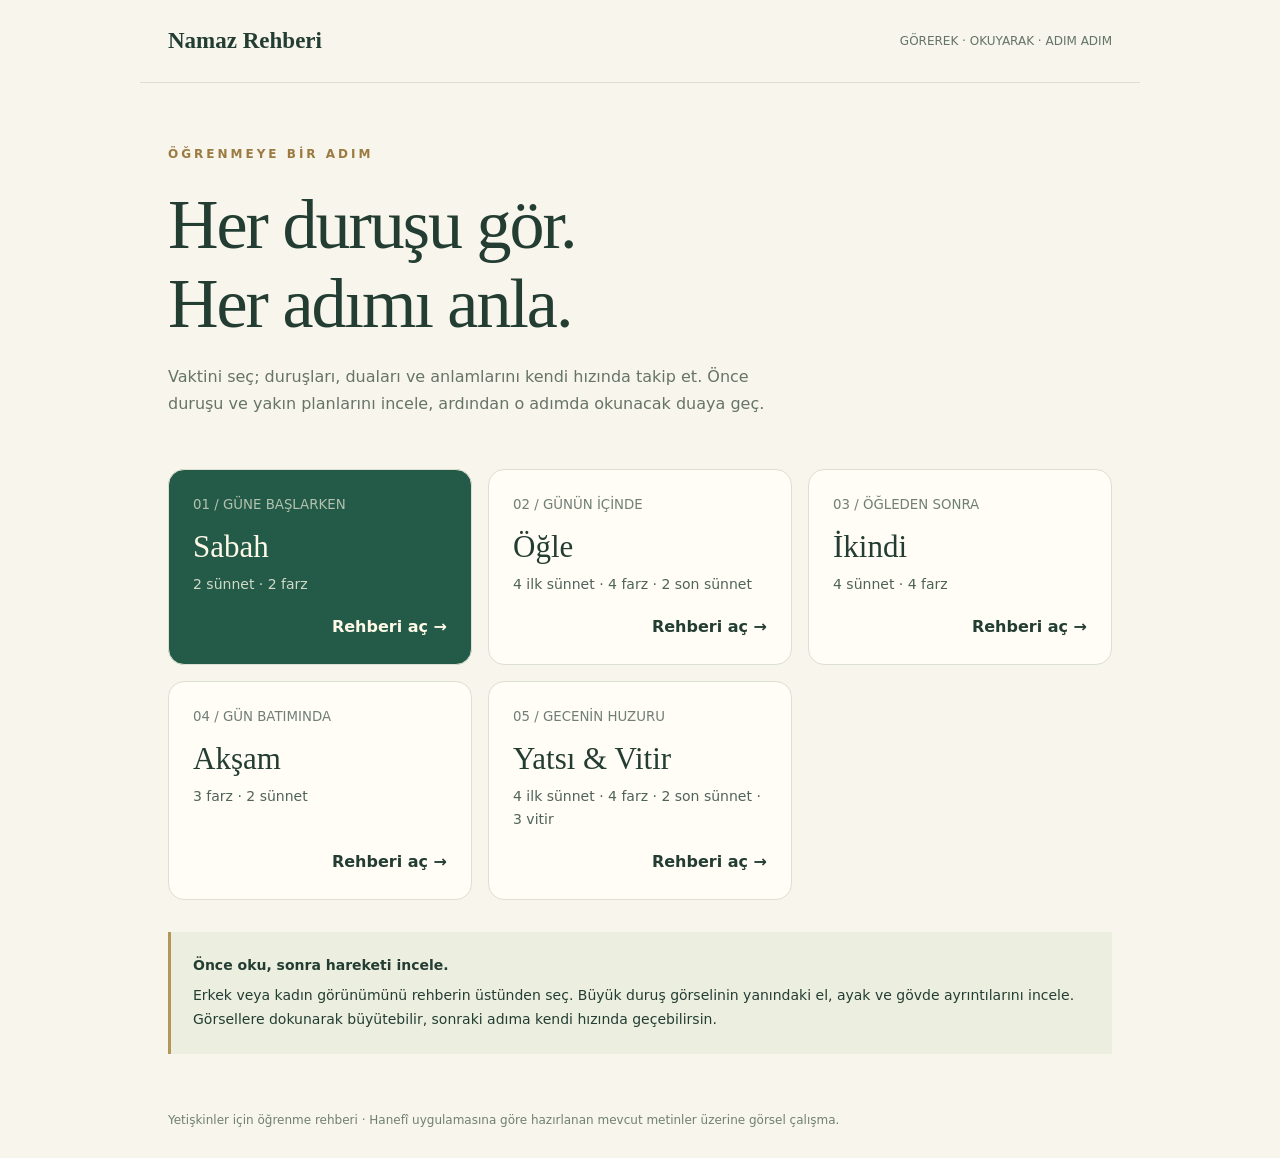
==== index.html @ 72b4eeb0 "Add files via upload" ====
<!doctype html><html lang="tr"><meta charset="utf-8"><meta name="viewport" content="width=device-width,initial-scale=1"><title>Namaz Rehberi · Görerek, adım adım</title><meta name="description" content="Yetişkinler için beş vakit namaz rehberi. Dua metinleri, anlamları ve hareket gösterimleri."><style>
*{box-sizing:border-box}body{margin:0;background:#f7f5ec;color:#243d33;font:16px/1.7 system-ui}header,main,footer{max-width:1000px;margin:auto;padding:28px}header{display:flex;justify-content:space-between;align-items:center;border-bottom:1px solid #dedfce}header b{font:600 23px Georgia}header span{font-size:12px;color:#647467}h1{font:normal clamp(40px,6vw,70px)/1.12 Georgia;letter-spacing:-2px;margin:20px 0}p{color:#667466;max-width:600px}.intro{padding:28px 0 36px}.eyebrow{letter-spacing:3px;color:#9b7b42;font-size:12px;font-weight:700}.cards{display:grid;grid-template-columns:repeat(3,1fr);gap:16px}.card{display:flex;flex-direction:column;min-height:190px;padding:24px;background:#fffdf6;border:1px solid #dce0d0;border-radius:16px;text-decoration:none;color:inherit;transition:transform .2s,box-shadow .2s}.card:hover{transform:translateY(-4px);box-shadow:0 10px 30px #284b3710}.card:first-child{background:#245b48;color:#fff9e8}.card small{opacity:.65}.card h2{font:normal 31px Georgia;margin:12px 0 8px}.card span{font-size:14px;opacity:.8}.card strong{align-self:flex-end;margin-top:auto;padding-top:16px}.note{margin-top:32px;padding:22px;border-left:3px solid #b39759;background:#ecefdf;font-size:14px}.note b{display:block;margin-bottom:6px}footer{font-size:12px;color:#70806f}@media(max-width:650px){.cards{grid-template-columns:1fr 1fr}header,main,footer{padding:20px}.card{padding:20px;min-height:170px}.card h2{font-size:27px}header span{display:none}}@media(max-width:360px){.cards{grid-template-columns:1fr}}
</style><header><b>Namaz Rehberi</b><span>GÖREREK · OKUYARAK · ADIM ADIM</span></header><main><section class="intro"><span class="eyebrow">ÖĞRENMEYE BİR ADIM</span><h1>Her duruşu gör.<br>Her adımı anla.</h1><p>Vaktini seç; duruşları, duaları ve anlamlarını kendi hızında takip et. Önce duruşu ve yakın planlarını incele, ardından o adımda okunacak duaya geç.</p></section><section class="cards" aria-label="Namaz vakitleri"><a class="card" href="sabah-namazi.html"><small>01 / GÜNE BAŞLARKEN</small><h2>Sabah</h2><span>2 sünnet · 2 farz</span><strong>Rehberi aç →</strong></a><a class="card" href="ogle-namazi.html"><small>02 / GÜNÜN İÇİNDE</small><h2>Öğle</h2><span>4 ilk sünnet · 4 farz · 2 son sünnet</span><strong>Rehberi aç →</strong></a><a class="card" href="ikindi-namazi.html"><small>03 / ÖĞLEDEN SONRA</small><h2>İkindi</h2><span>4 sünnet · 4 farz</span><strong>Rehberi aç →</strong></a><a class="card" href="aksam-namazi.html"><small>04 / GÜN BATIMINDA</small><h2>Akşam</h2><span>3 farz · 2 sünnet</span><strong>Rehberi aç →</strong></a><a class="card" href="yatsi-namazi.html"><small>05 / GECENİN HUZURU</small><h2>Yatsı & Vitir</h2><span>4 ilk sünnet · 4 farz · 2 son sünnet · 3 vitir</span><strong>Rehberi aç →</strong></a></section><aside class="note"><b>Önce oku, sonra hareketi incele.</b>Erkek veya kadın görünümünü rehberin üstünden seç. Büyük duruş görselinin yanındaki el, ayak ve gövde ayrıntılarını incele. Görsellere dokunarak büyütebilir, sonraki adıma kendi hızında geçebilirsin.</aside></main><footer>Yetişkinler için öğrenme rehberi · Hanefî uygulamasına göre hazırlanan mevcut metinler üzerine görsel çalışma.</footer></html>
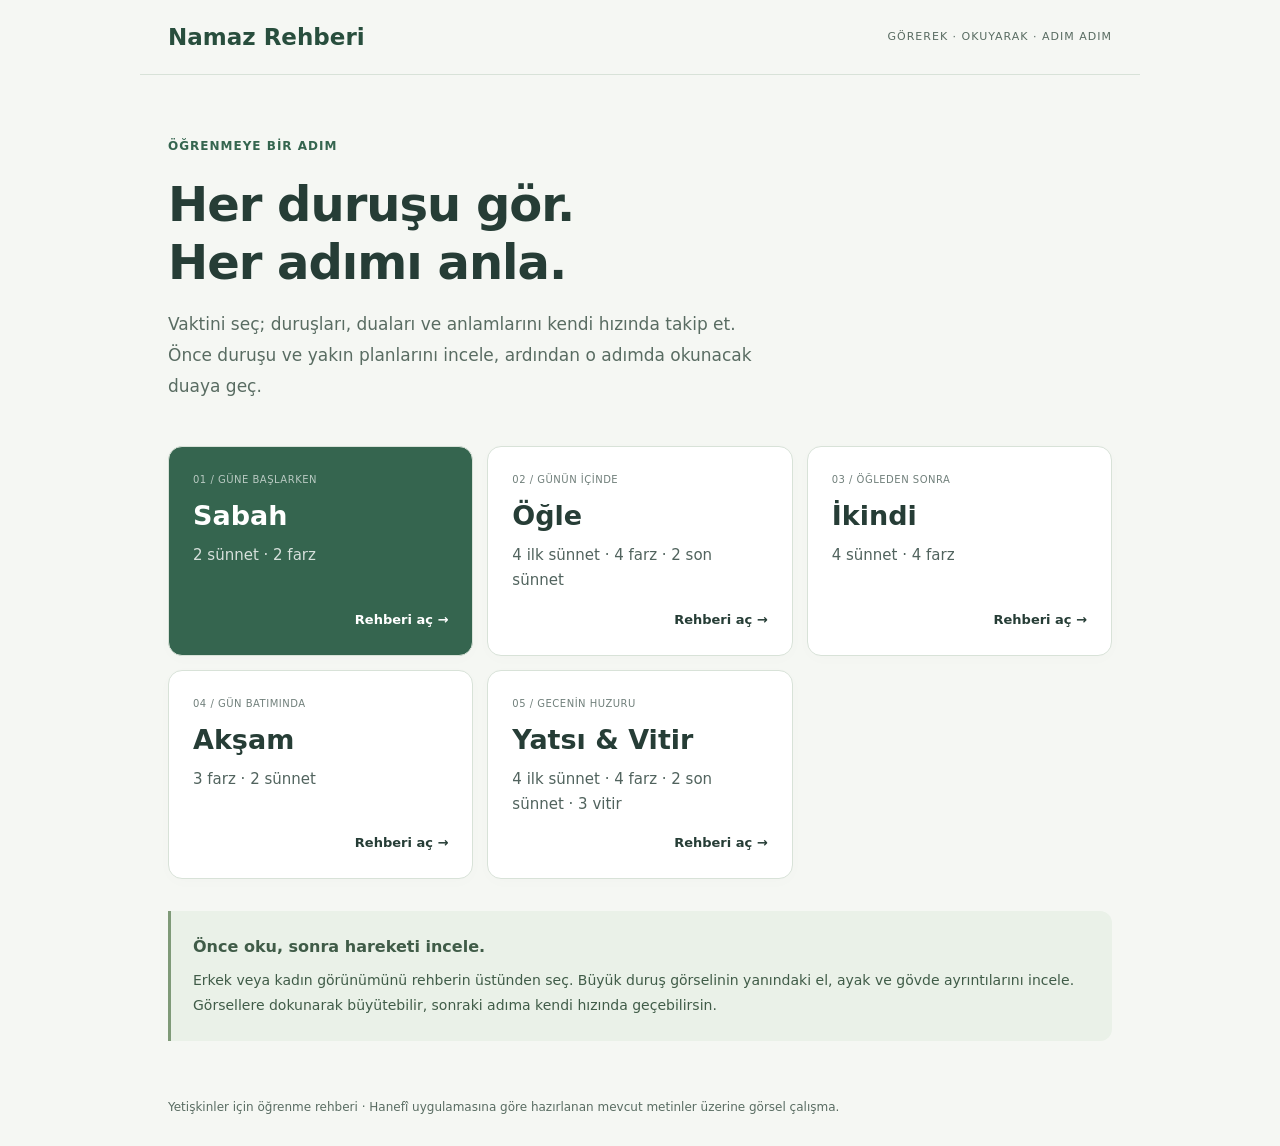
==== commit 51aae20d: "Add files via upload" ====
--- a/index.html
+++ b/index.html
@@ -1,3 +1,3 @@
 <!doctype html><html lang="tr"><meta charset="utf-8"><meta name="viewport" content="width=device-width,initial-scale=1"><title>Namaz Rehberi · Görerek, adım adım</title><meta name="description" content="Yetişkinler için beş vakit namaz rehberi. Dua metinleri, anlamları ve hareket gösterimleri."><style>
 *{box-sizing:border-box}body{margin:0;background:#f7f5ec;color:#243d33;font:16px/1.7 system-ui}header,main,footer{max-width:1000px;margin:auto;padding:28px}header{display:flex;justify-content:space-between;align-items:center;border-bottom:1px solid #dedfce}header b{font:600 23px Georgia}header span{font-size:12px;color:#647467}h1{font:normal clamp(40px,6vw,70px)/1.12 Georgia;letter-spacing:-2px;margin:20px 0}p{color:#667466;max-width:600px}.intro{padding:28px 0 36px}.eyebrow{letter-spacing:3px;color:#9b7b42;font-size:12px;font-weight:700}.cards{display:grid;grid-template-columns:repeat(3,1fr);gap:16px}.card{display:flex;flex-direction:column;min-height:190px;padding:24px;background:#fffdf6;border:1px solid #dce0d0;border-radius:16px;text-decoration:none;color:inherit;transition:transform .2s,box-shadow .2s}.card:hover{transform:translateY(-4px);box-shadow:0 10px 30px #284b3710}.card:first-child{background:#245b48;color:#fff9e8}.card small{opacity:.65}.card h2{font:normal 31px Georgia;margin:12px 0 8px}.card span{font-size:14px;opacity:.8}.card strong{align-self:flex-end;margin-top:auto;padding-top:16px}.note{margin-top:32px;padding:22px;border-left:3px solid #b39759;background:#ecefdf;font-size:14px}.note b{display:block;margin-bottom:6px}footer{font-size:12px;color:#70806f}@media(max-width:650px){.cards{grid-template-columns:1fr 1fr}header,main,footer{padding:20px}.card{padding:20px;min-height:170px}.card h2{font-size:27px}header span{display:none}}@media(max-width:360px){.cards{grid-template-columns:1fr}}
-</style><header><b>Namaz Rehberi</b><span>GÖREREK · OKUYARAK · ADIM ADIM</span></header><main><section class="intro"><span class="eyebrow">ÖĞRENMEYE BİR ADIM</span><h1>Her duruşu gör.<br>Her adımı anla.</h1><p>Vaktini seç; duruşları, duaları ve anlamlarını kendi hızında takip et. Önce duruşu ve yakın planlarını incele, ardından o adımda okunacak duaya geç.</p></section><section class="cards" aria-label="Namaz vakitleri"><a class="card" href="sabah-namazi.html"><small>01 / GÜNE BAŞLARKEN</small><h2>Sabah</h2><span>2 sünnet · 2 farz</span><strong>Rehberi aç →</strong></a><a class="card" href="ogle-namazi.html"><small>02 / GÜNÜN İÇİNDE</small><h2>Öğle</h2><span>4 ilk sünnet · 4 farz · 2 son sünnet</span><strong>Rehberi aç →</strong></a><a class="card" href="ikindi-namazi.html"><small>03 / ÖĞLEDEN SONRA</small><h2>İkindi</h2><span>4 sünnet · 4 farz</span><strong>Rehberi aç →</strong></a><a class="card" href="aksam-namazi.html"><small>04 / GÜN BATIMINDA</small><h2>Akşam</h2><span>3 farz · 2 sünnet</span><strong>Rehberi aç →</strong></a><a class="card" href="yatsi-namazi.html"><small>05 / GECENİN HUZURU</small><h2>Yatsı & Vitir</h2><span>4 ilk sünnet · 4 farz · 2 son sünnet · 3 vitir</span><strong>Rehberi aç →</strong></a></section><aside class="note"><b>Önce oku, sonra hareketi incele.</b>Erkek veya kadın görünümünü rehberin üstünden seç. Büyük duruş görselinin yanındaki el, ayak ve gövde ayrıntılarını incele. Görsellere dokunarak büyütebilir, sonraki adıma kendi hızında geçebilirsin.</aside></main><footer>Yetişkinler için öğrenme rehberi · Hanefî uygulamasına göre hazırlanan mevcut metinler üzerine görsel çalışma.</footer></html>
+</style><link rel="stylesheet" href="assets/tema.css"><body class="home"><header><b>Namaz Rehberi</b><span>GÖREREK · OKUYARAK · ADIM ADIM</span></header><main><section class="intro"><span class="eyebrow">ÖĞRENMEYE BİR ADIM</span><h1>Her duruşu gör.<br>Her adımı anla.</h1><p>Vaktini seç; duruşları, duaları ve anlamlarını kendi hızında takip et. Önce duruşu ve yakın planlarını incele, ardından o adımda okunacak duaya geç.</p></section><section class="cards" aria-label="Namaz vakitleri"><a class="card" href="sabah-namazi.html"><small>01 / GÜNE BAŞLARKEN</small><h2>Sabah</h2><span>2 sünnet · 2 farz</span><strong>Rehberi aç →</strong></a><a class="card" href="ogle-namazi.html"><small>02 / GÜNÜN İÇİNDE</small><h2>Öğle</h2><span>4 ilk sünnet · 4 farz · 2 son sünnet</span><strong>Rehberi aç →</strong></a><a class="card" href="ikindi-namazi.html"><small>03 / ÖĞLEDEN SONRA</small><h2>İkindi</h2><span>4 sünnet · 4 farz</span><strong>Rehberi aç →</strong></a><a class="card" href="aksam-namazi.html"><small>04 / GÜN BATIMINDA</small><h2>Akşam</h2><span>3 farz · 2 sünnet</span><strong>Rehberi aç →</strong></a><a class="card" href="yatsi-namazi.html"><small>05 / GECENİN HUZURU</small><h2>Yatsı & Vitir</h2><span>4 ilk sünnet · 4 farz · 2 son sünnet · 3 vitir</span><strong>Rehberi aç →</strong></a></section><aside class="note"><b>Önce oku, sonra hareketi incele.</b>Erkek veya kadın görünümünü rehberin üstünden seç. Büyük duruş görselinin yanındaki el, ayak ve gövde ayrıntılarını incele. Görsellere dokunarak büyütebilir, sonraki adıma kendi hızında geçebilirsin.</aside></main><footer>Yetişkinler için öğrenme rehberi · Hanefî uygulamasına göre hazırlanan mevcut metinler üzerine görsel çalışma.</footer></body></html>
--- a/assets/tema.css
+++ b/assets/tema.css
@@ -0,0 +1,11 @@
+/* Okuma öncelikli, sade açık tema */
+:root,:root[data-theme="light"],:root[data-theme="dark"]{
+ --ink:#263d36;--page:#f5f7f3;--panel:#eaf0e8;--panel-line:#d8e2d8;
+ --emerald:#35654f;--emerald-deep:#284e3d;--gold:#536b5a;--muted:#596c62;
+ --recite-bg:#ffffff;--recite-line:#d7e3d9;--focus:#35654f;
+ color-scheme:light;
+}
+html{background:var(--page);scroll-padding-top:85px}body{background:var(--page);color:var(--ink);font:16px/1.7 system-ui,-apple-system,'Segoe UI',sans-serif;-webkit-font-smoothing:antialiased}.topbar{background:#ffffffed;border-bottom:1px solid var(--panel-line);backdrop-filter:blur(12px)}.topbar-title{font-size:16px}.gender-toggle{background:#edf2eb;border-color:var(--panel-line)}.gender-toggle button{min-height:40px;padding:7px 18px;font-size:14px}.gender-toggle button[aria-pressed=true]{background:var(--emerald);color:white}.vakit-nav{gap:8px;padding-top:22px}.vakit-nav a{background:#fff;border-color:var(--panel-line);font-size:14px;min-height:42px;display:flex;align-items:center;padding:8px 18px}.vakit-nav a.active{background:var(--emerald);color:white}.hero .eyebrow{color:var(--muted);font-size:11px;letter-spacing:1px}.hero h1{font:650 clamp(28px,4vw,38px)/1.25 system-ui;margin:12px 0}.hero .lede{color:var(--muted);font-size:16px!important;line-height:1.8}.source-details{margin:12px 0;font-size:13px}.source-details summary{padding:7px 0}.source-note{background:#edf2eb;border-color:var(--panel-line);line-height:1.75}.guide-tools{background:#fff;border-color:var(--panel-line);border-radius:14px;padding:16px;box-shadow:0 3px 14px #244c3504}.guide-tools label{color:var(--muted);font-size:14px;flex:1}.guide-tools select{background:#f4f7f2;border-color:var(--panel-line);font-size:14px;padding:12px;max-width:690px;min-width:0;flex:1}.guide-toggle{background:#edf3eb;color:var(--emerald-deep);border-color:#d5e1d5;padding:12px 16px}.guide-context{border-left:3px solid #75957c;background:#eaf1e8;border-radius:0 12px 12px 0;line-height:1.8}.guide-context strong{font-size:17px;color:var(--emerald-deep)}.guide-context .niyet-box{background:transparent;border:0;padding:0;font-size:15px}.guide-context .rekat-caption{color:var(--emerald-deep);font-size:13px;margin-top:10px}.step .step-body h3{font:650 clamp(22px,3vw,28px)/1.4 system-ui;margin:24px 0 16px;color:var(--ink)}.pose-block{border-color:var(--panel-line);background:white;border-radius:18px;box-shadow:0 4px 20px #294b3804}.pose-label,.read-label{font-size:12px;letter-spacing:.6px;font-weight:700;color:var(--emerald-deep)}.pose-label{padding-top:18px}.pose-tabs button{font-size:13px;min-height:42px;background:#f5f7f2;color:var(--muted);border-color:var(--panel-line)}.pose-tabs button[aria-pressed=true]{color:white;background:var(--emerald)}.pose-main figcaption{font-size:16px;color:var(--ink);padding-top:12px}.art-button{border-color:#e3e7de!important}.detail-card{background:#f7f9f5;border-color:#e0e8dd;border-radius:12px;gap:16px}.detail-card h4{font-size:16px;color:var(--emerald-deep);margin-bottom:7px}.detail-card p{font-size:15px;line-height:1.8;color:var(--ink)}.pose-tip{background:#edf3e9;border-color:#94ab84;color:#455e4a;font-size:13px;line-height:1.8}.step-body p.posture{font-size:17px;line-height:1.9;margin:18px 0;color:#40574b}.step-body p.posture.note{color:var(--muted)}.read-label{margin-top:30px;margin-bottom:14px}.recite{display:flex;flex-direction:column;gap:0;padding:24px 28px;border:1px solid var(--recite-line);border-radius:16px;background:#fff;box-shadow:0 3px 16px #254c3404;margin:0 0 20px}.recite .recite-title{order:0;letter-spacing:.5px;font-size:13px;color:var(--emerald-deep);margin:0 0 16px}.recite .okunus{order:1;font:600 23px/1.85 system-ui!important;color:#244c3a;margin:0 0 22px;overflow-wrap:anywhere}.recite .okunus::before{content:'Okunuşu';display:block;color:#617467;font:600 12px/1.5 system-ui;margin-bottom:8px;letter-spacing:.5px}.recite .meal{order:2;font:400 20px/1.85 system-ui!important;color:#41584c;padding:18px 20px;background:#f0f5ed;border-radius:10px;margin:0 0 18px}.recite .meal .meal-label{font-size:12px;font-weight:650;color:#52694f;display:block;margin-bottom:7px;line-height:1.7}.recite .arabic{order:3;font-family:'Amiri','Traditional Arabic',serif;font-size:14px!important;line-height:1.9!important;font-weight:400;color:#667369;margin:0;padding:12px 0 0;border-top:1px solid #e8ece5;text-align:right;overflow-wrap:anywhere}.tesbih-count{background:#dcead7;color:#315438;font-size:13px;font-style:normal;padding:4px 10px;vertical-align:middle;border-radius:6px}.guide-nav{padding:16px 0;background:var(--page);border-top:1px solid var(--panel-line);margin-top:28px}.guide-nav button{background:var(--emerald);color:white;border-color:var(--emerald);min-height:46px}.guide-nav button:disabled{opacity:.42}.guide-counter{color:var(--muted);font-size:13px}.art-dialog{background:#fff;border-color:var(--panel-line);color:var(--ink)}.art-dialog-head button{color:var(--emerald-deep);background:#f0f5ed;border-color:var(--panel-line)}footer{border-color:var(--panel-line);color:var(--muted);font-size:12px;line-height:1.8}.g-erkek,.g-kadin{background:transparent!important;padding:0}.niyet-label{letter-spacing:.5px;color:var(--emerald-deep)}a{color:var(--emerald-deep)}button:focus-visible,select:focus-visible,a:focus-visible{outline:3px solid #739c72;outline-offset:3px}
+/* Aynı sakin görünüm ana sayfada da kullanılır. */
+body.home header{border-color:var(--panel-line);padding-top:24px;padding-bottom:24px}body.home header b{font:650 23px system-ui;color:var(--emerald-deep)}body.home header span{letter-spacing:1px;font-size:11px;color:var(--muted)}body.home .intro{padding:28px 0}body.home .eyebrow{color:var(--emerald);letter-spacing:1px}body.home h1{font:650 clamp(32px,5vw,48px)/1.2 system-ui;letter-spacing:-1px;color:var(--ink);margin:18px 0}body.home p{font-size:17px;line-height:1.8;color:var(--muted)}body.home .cards{gap:14px}body.home .card{background:#fff;color:var(--ink);border-color:var(--panel-line);box-shadow:0 3px 16px #294d3504;border-radius:14px}body.home .card:first-child{background:#35654f;color:white}body.home .card h2{font:650 27px system-ui;margin:12px 0}body.home .card small{font-size:10px;letter-spacing:.5px}body.home .card span{font-size:15px;line-height:1.65}body.home .card strong{font-size:13px}body.home .note{background:#eaf1e8;border-color:#7f9a78;border-radius:0 12px 12px 0;line-height:1.8;color:#405c48}body.home .note b{font-size:16px}
+@media(max-width:720px){.recite{padding:20px 18px;border-radius:13px}.recite .okunus{font-size:21px!important;line-height:1.85!important;margin-bottom:18px}.recite .meal{font-size:18px!important;line-height:1.85!important;padding:15px}.recite .arabic{font-size:13px!important;line-height:1.9!important}.detail-card{grid-template-columns:102px minmax(0,1fr);gap:12px}.detail-card h4{font-size:15px}.detail-card p{font-size:14px}.guide-tools{gap:10px;padding:12px}.guide-tools label{flex-wrap:wrap;width:100%}.guide-tools select{flex-basis:100%;max-width:100%}.guide-toggle{width:100%;font-size:13px}.step .step-body h3{font-size:22px}.guide-nav button{padding:11px 13px;font-size:13px}.guide-counter{font-size:11px}.gender-toggle button{padding:6px 14px}.vakit-nav a{font-size:13px;padding:7px 15px}.step-body p.posture{font-size:16px}body.home .card{padding:20px}body.home .card h2{font-size:25px}}
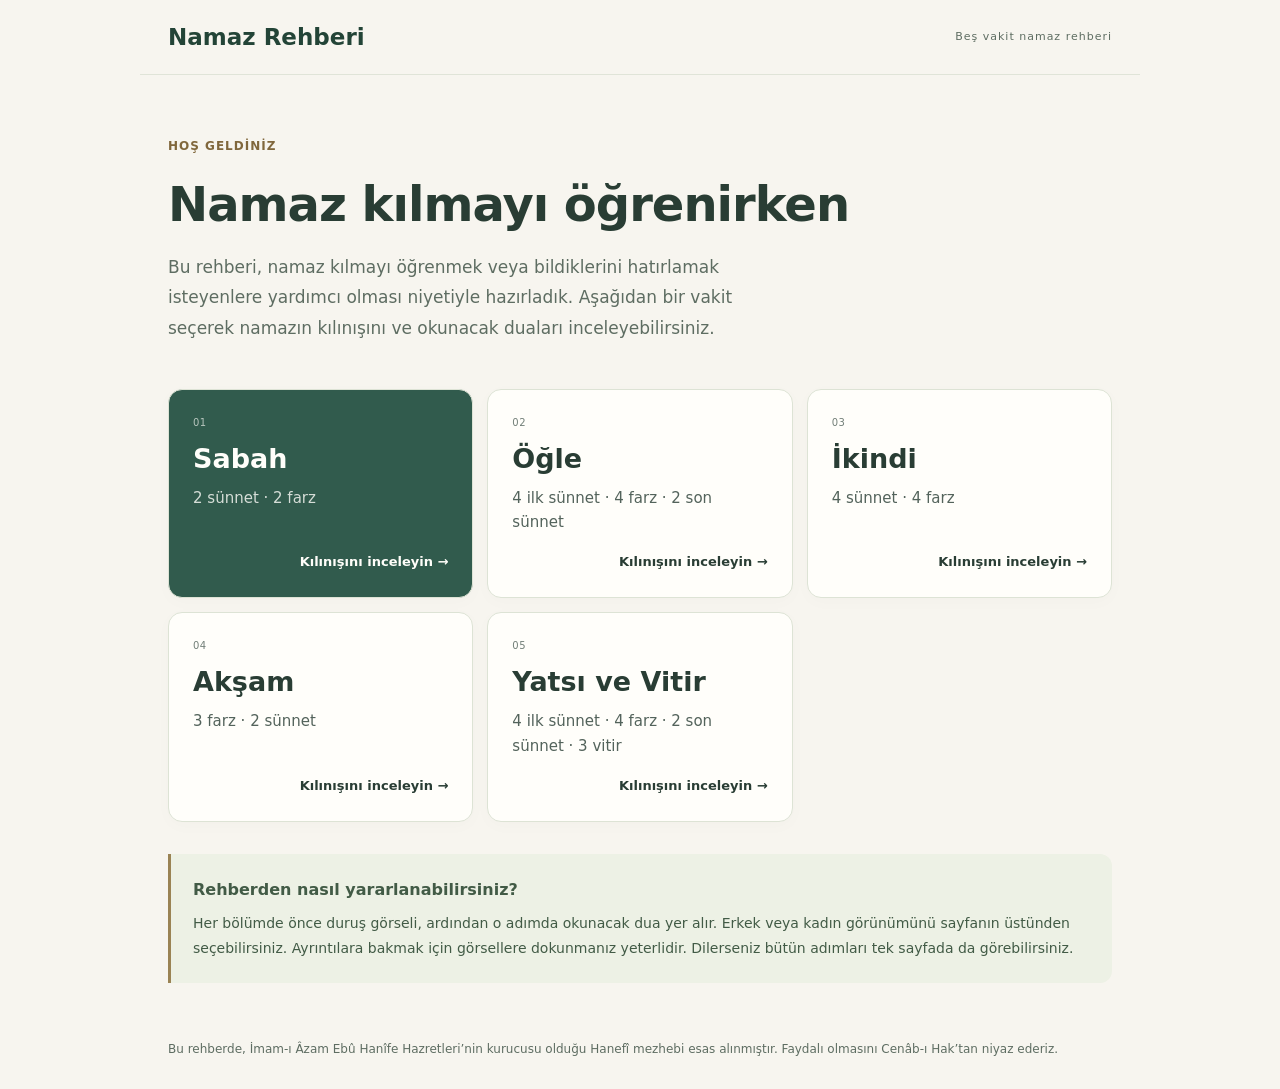
==== commit c586b32b: "Add files via upload" ====
--- a/index.html
+++ b/index.html
@@ -1,3 +1,3 @@
-<!doctype html><html lang="tr"><meta charset="utf-8"><meta name="viewport" content="width=device-width,initial-scale=1"><title>Namaz Rehberi · Görerek, adım adım</title><meta name="description" content="Yetişkinler için beş vakit namaz rehberi. Dua metinleri, anlamları ve hareket gösterimleri."><style>
+<!doctype html><html lang="tr"><meta charset="utf-8"><meta name="viewport" content="width=device-width,initial-scale=1"><title>Namaz Rehberi · Beş Vakit Namaz</title><meta name="description" content="Namaz kılmayı öğrenmek isteyenler için duruş görselleri, dualar, okunuşları ve anlamlarıyla beş vakit namaz rehberi."><style>
 *{box-sizing:border-box}body{margin:0;background:#f7f5ec;color:#243d33;font:16px/1.7 system-ui}header,main,footer{max-width:1000px;margin:auto;padding:28px}header{display:flex;justify-content:space-between;align-items:center;border-bottom:1px solid #dedfce}header b{font:600 23px Georgia}header span{font-size:12px;color:#647467}h1{font:normal clamp(40px,6vw,70px)/1.12 Georgia;letter-spacing:-2px;margin:20px 0}p{color:#667466;max-width:600px}.intro{padding:28px 0 36px}.eyebrow{letter-spacing:3px;color:#9b7b42;font-size:12px;font-weight:700}.cards{display:grid;grid-template-columns:repeat(3,1fr);gap:16px}.card{display:flex;flex-direction:column;min-height:190px;padding:24px;background:#fffdf6;border:1px solid #dce0d0;border-radius:16px;text-decoration:none;color:inherit;transition:transform .2s,box-shadow .2s}.card:hover{transform:translateY(-4px);box-shadow:0 10px 30px #284b3710}.card:first-child{background:#245b48;color:#fff9e8}.card small{opacity:.65}.card h2{font:normal 31px Georgia;margin:12px 0 8px}.card span{font-size:14px;opacity:.8}.card strong{align-self:flex-end;margin-top:auto;padding-top:16px}.note{margin-top:32px;padding:22px;border-left:3px solid #b39759;background:#ecefdf;font-size:14px}.note b{display:block;margin-bottom:6px}footer{font-size:12px;color:#70806f}@media(max-width:650px){.cards{grid-template-columns:1fr 1fr}header,main,footer{padding:20px}.card{padding:20px;min-height:170px}.card h2{font-size:27px}header span{display:none}}@media(max-width:360px){.cards{grid-template-columns:1fr}}
-</style><link rel="stylesheet" href="assets/tema.css"><body class="home"><header><b>Namaz Rehberi</b><span>GÖREREK · OKUYARAK · ADIM ADIM</span></header><main><section class="intro"><span class="eyebrow">ÖĞRENMEYE BİR ADIM</span><h1>Her duruşu gör.<br>Her adımı anla.</h1><p>Vaktini seç; duruşları, duaları ve anlamlarını kendi hızında takip et. Önce duruşu ve yakın planlarını incele, ardından o adımda okunacak duaya geç.</p></section><section class="cards" aria-label="Namaz vakitleri"><a class="card" href="sabah-namazi.html"><small>01 / GÜNE BAŞLARKEN</small><h2>Sabah</h2><span>2 sünnet · 2 farz</span><strong>Rehberi aç →</strong></a><a class="card" href="ogle-namazi.html"><small>02 / GÜNÜN İÇİNDE</small><h2>Öğle</h2><span>4 ilk sünnet · 4 farz · 2 son sünnet</span><strong>Rehberi aç →</strong></a><a class="card" href="ikindi-namazi.html"><small>03 / ÖĞLEDEN SONRA</small><h2>İkindi</h2><span>4 sünnet · 4 farz</span><strong>Rehberi aç →</strong></a><a class="card" href="aksam-namazi.html"><small>04 / GÜN BATIMINDA</small><h2>Akşam</h2><span>3 farz · 2 sünnet</span><strong>Rehberi aç →</strong></a><a class="card" href="yatsi-namazi.html"><small>05 / GECENİN HUZURU</small><h2>Yatsı & Vitir</h2><span>4 ilk sünnet · 4 farz · 2 son sünnet · 3 vitir</span><strong>Rehberi aç →</strong></a></section><aside class="note"><b>Önce oku, sonra hareketi incele.</b>Erkek veya kadın görünümünü rehberin üstünden seç. Büyük duruş görselinin yanındaki el, ayak ve gövde ayrıntılarını incele. Görsellere dokunarak büyütebilir, sonraki adıma kendi hızında geçebilirsin.</aside></main><footer>Yetişkinler için öğrenme rehberi · Hanefî uygulamasına göre hazırlanan mevcut metinler üzerine görsel çalışma.</footer></body></html>
+</style><link rel="stylesheet" href="assets/tema.css"><body class="home"><header><b>Namaz Rehberi</b><span>Beş vakit namaz rehberi</span></header><main><section class="intro"><span class="eyebrow">HOŞ GELDİNİZ</span><h1>Namaz kılmayı öğrenirken</h1><p>Bu rehberi, namaz kılmayı öğrenmek veya bildiklerini hatırlamak isteyenlere yardımcı olması niyetiyle hazırladık. Aşağıdan bir vakit seçerek namazın kılınışını ve okunacak duaları inceleyebilirsiniz.</p></section><section class="cards" aria-label="Namaz vakitleri"><a class="card" href="sabah-namazi.html"><small>01</small><h2>Sabah</h2><span>2 sünnet · 2 farz</span><strong>Kılınışını inceleyin →</strong></a><a class="card" href="ogle-namazi.html"><small>02</small><h2>Öğle</h2><span>4 ilk sünnet · 4 farz · 2 son sünnet</span><strong>Kılınışını inceleyin →</strong></a><a class="card" href="ikindi-namazi.html"><small>03</small><h2>İkindi</h2><span>4 sünnet · 4 farz</span><strong>Kılınışını inceleyin →</strong></a><a class="card" href="aksam-namazi.html"><small>04</small><h2>Akşam</h2><span>3 farz · 2 sünnet</span><strong>Kılınışını inceleyin →</strong></a><a class="card" href="yatsi-namazi.html"><small>05</small><h2>Yatsı ve Vitir</h2><span>4 ilk sünnet · 4 farz · 2 son sünnet · 3 vitir</span><strong>Kılınışını inceleyin →</strong></a></section><aside class="note"><b>Rehberden nasıl yararlanabilirsiniz?</b>Her bölümde önce duruş görseli, ardından o adımda okunacak dua yer alır. Erkek veya kadın görünümünü sayfanın üstünden seçebilirsiniz. Ayrıntılara bakmak için görsellere dokunmanız yeterlidir. Dilerseniz bütün adımları tek sayfada da görebilirsiniz.</aside></main><footer>Bu rehberde, İmam-ı Âzam Ebû Hanîfe Hazretleri’nin kurucusu olduğu Hanefî mezhebi esas alınmıştır. Faydalı olmasını Cenâb-ı Hak’tan niyaz ederiz.</footer></body></html>
--- a/assets/tema.css
+++ b/assets/tema.css
@@ -9,3 +9,12 @@
 /* Aynı sakin görünüm ana sayfada da kullanılır. */
 body.home header{border-color:var(--panel-line);padding-top:24px;padding-bottom:24px}body.home header b{font:650 23px system-ui;color:var(--emerald-deep)}body.home header span{letter-spacing:1px;font-size:11px;color:var(--muted)}body.home .intro{padding:28px 0}body.home .eyebrow{color:var(--emerald);letter-spacing:1px}body.home h1{font:650 clamp(32px,5vw,48px)/1.2 system-ui;letter-spacing:-1px;color:var(--ink);margin:18px 0}body.home p{font-size:17px;line-height:1.8;color:var(--muted)}body.home .cards{gap:14px}body.home .card{background:#fff;color:var(--ink);border-color:var(--panel-line);box-shadow:0 3px 16px #294d3504;border-radius:14px}body.home .card:first-child{background:#35654f;color:white}body.home .card h2{font:650 27px system-ui;margin:12px 0}body.home .card small{font-size:10px;letter-spacing:.5px}body.home .card span{font-size:15px;line-height:1.65}body.home .card strong{font-size:13px}body.home .note{background:#eaf1e8;border-color:#7f9a78;border-radius:0 12px 12px 0;line-height:1.8;color:#405c48}body.home .note b{font-size:16px}
 @media(max-width:720px){.recite{padding:20px 18px;border-radius:13px}.recite .okunus{font-size:21px!important;line-height:1.85!important;margin-bottom:18px}.recite .meal{font-size:18px!important;line-height:1.85!important;padding:15px}.recite .arabic{font-size:13px!important;line-height:1.9!important}.detail-card{grid-template-columns:102px minmax(0,1fr);gap:12px}.detail-card h4{font-size:15px}.detail-card p{font-size:14px}.guide-tools{gap:10px;padding:12px}.guide-tools label{flex-wrap:wrap;width:100%}.guide-tools select{flex-basis:100%;max-width:100%}.guide-toggle{width:100%;font-size:13px}.step .step-body h3{font-size:22px}.guide-nav button{padding:11px 13px;font-size:13px}.guide-counter{font-size:11px}.gender-toggle button{padding:6px 14px}.vakit-nav a{font-size:13px;padding:7px 15px}.step-body p.posture{font-size:16px}body.home .card{padding:20px}body.home .card h2{font-size:25px}}
+/* V5: görünüm geçişi ve sıcak, sade renk dengesi */
+[hidden]{display:none!important}
+body:not(.guide-mode):not(.home) .guide-nav{display:none}
+:root,:root[data-theme="light"],:root[data-theme="dark"]{
+ --ink:#293d34;--page:#f7f5ef;--panel:#edf0e7;--panel-line:#dde2d6;
+ --emerald:#315b4d;--emerald-deep:#234437;--gold:#80673c;--muted:#5e6d62;
+ --recite-bg:#fffefa;--recite-line:#dce3d6;--focus:#315b4d;
+}
+.topbar{background:#fffefaed}.gender-toggle{background:#edf0e7}.vakit-nav a{background:#fffefa}.vakit-nav a.active{box-shadow:0 3px 9px #315b4d12}.hero .eyebrow{color:#80673c}.source-note{background:#eff1e9}.guide-tools{background:#fffefa;box-shadow:0 3px 16px #304a3404}.guide-tools select{background:#f6f7f1}.guide-toggle{background:#f1f3eb;border-color:#d9e1d2;color:var(--emerald-deep)}.guide-toggle:hover{background:#e7ecdf}.guide-toggle[aria-pressed=true]{background:#e4ecdf;border-color:#b5c6ab}.guide-context{background:#edf1e7;border-left-color:#9a8354}.pose-block{background:#fffefa;border-color:#dde2d6;box-shadow:0 5px 22px #3d4b3305}.pose-label,.read-label{color:#80673c}.pose-tabs button{background:#f4f5ee}.pose-tabs button[aria-pressed=true]{background:var(--emerald);color:white}.detail-card{background:#f5f6ee;border-color:#e0e5d7}.pose-tip{background:#edf1e5;border-left-color:#a79365;color:#465c48}.recite{background:#fffefa;box-shadow:0 4px 20px #3d4b3304}.recite .okunus{color:#294e3d}.recite .meal{background:#edf2e7;color:#415643}.recite .meal .meal-label{color:#526748}.recite .arabic{border-top-color:#e6e9df;color:#687267}.tesbih-count{background:#e1ead6;color:#355134}.guide-nav{background:#f7f5eff5;backdrop-filter:blur(10px)}.guide-nav [data-nav=prev]{background:#fffefa;border-color:#cedac8;color:var(--emerald-deep)}.guide-nav [data-nav=next]{background:var(--emerald);color:#fff}.guide-nav button:hover:not(:disabled){filter:brightness(.96)}.art-dialog{background:#fffefa}.art-dialog-head button{background:#f0f3e8}body.home header{border-bottom-color:#e0e4d8}body.home .eyebrow{color:#80673c}body.home .card{background:#fffefa;border-color:#dde3d5;box-shadow:0 4px 18px #344b3505}body.home .card:first-child{background:#315b4d;color:#fffefa}body.home .card:hover{box-shadow:0 10px 28px #294b3710;border-color:#aabb9e}body.home .note{background:#edf1e5;border-left-color:#9a8354;color:#425b46}.art-frame{background:#faf8f1}
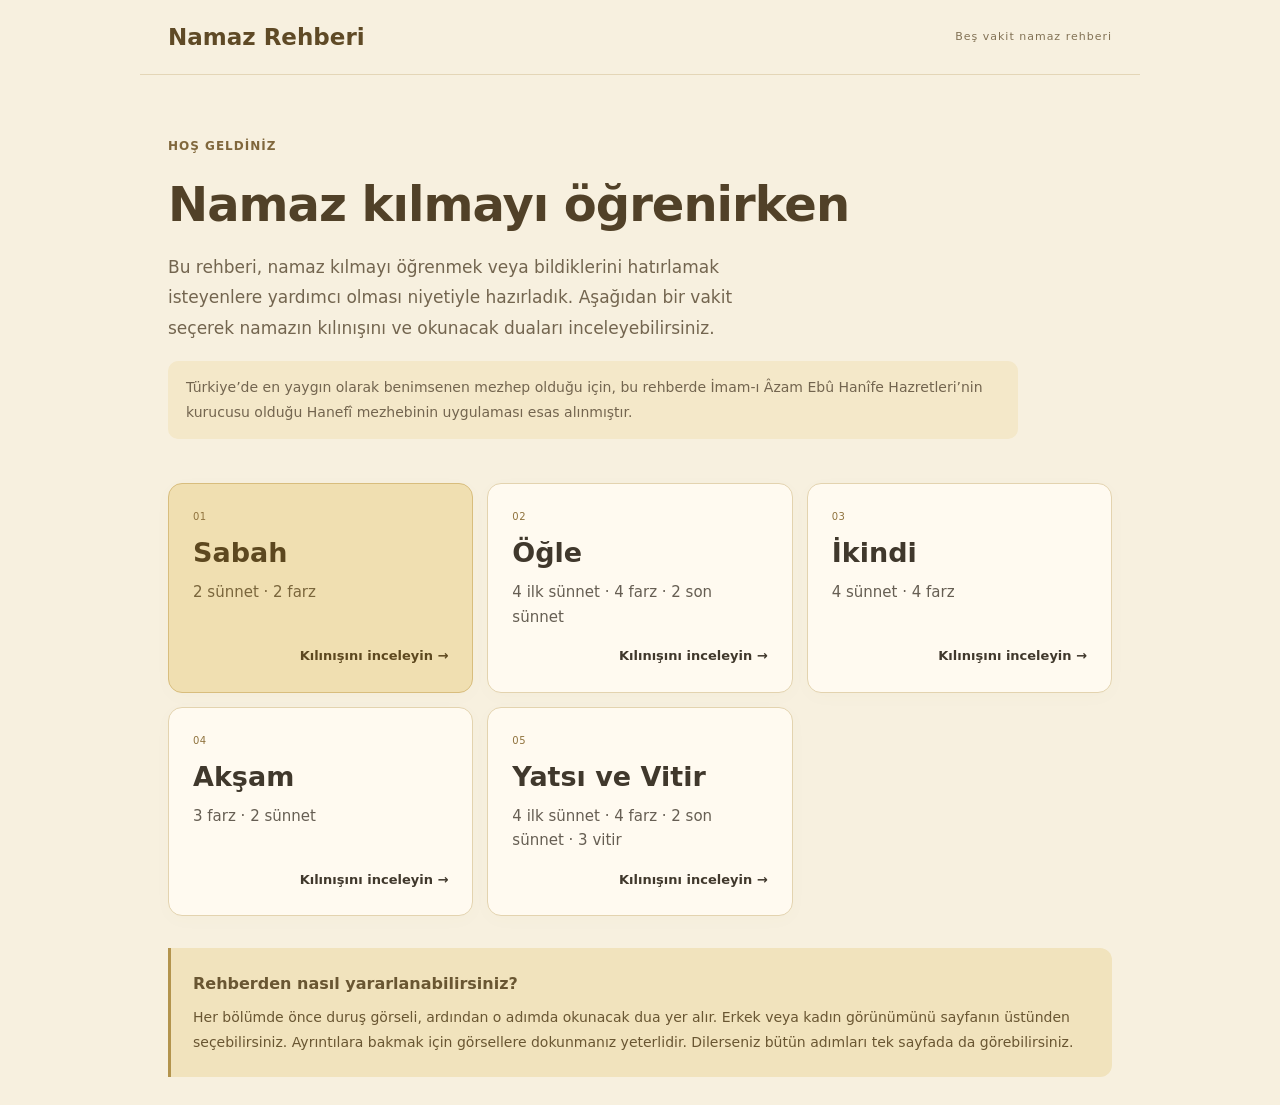
==== commit 05afede6: "Add files via upload" ====
--- a/index.html
+++ b/index.html
@@ -1,3 +1,3 @@
 <!doctype html><html lang="tr"><meta charset="utf-8"><meta name="viewport" content="width=device-width,initial-scale=1"><title>Namaz Rehberi · Beş Vakit Namaz</title><meta name="description" content="Namaz kılmayı öğrenmek isteyenler için duruş görselleri, dualar, okunuşları ve anlamlarıyla beş vakit namaz rehberi."><style>
 *{box-sizing:border-box}body{margin:0;background:#f7f5ec;color:#243d33;font:16px/1.7 system-ui}header,main,footer{max-width:1000px;margin:auto;padding:28px}header{display:flex;justify-content:space-between;align-items:center;border-bottom:1px solid #dedfce}header b{font:600 23px Georgia}header span{font-size:12px;color:#647467}h1{font:normal clamp(40px,6vw,70px)/1.12 Georgia;letter-spacing:-2px;margin:20px 0}p{color:#667466;max-width:600px}.intro{padding:28px 0 36px}.eyebrow{letter-spacing:3px;color:#9b7b42;font-size:12px;font-weight:700}.cards{display:grid;grid-template-columns:repeat(3,1fr);gap:16px}.card{display:flex;flex-direction:column;min-height:190px;padding:24px;background:#fffdf6;border:1px solid #dce0d0;border-radius:16px;text-decoration:none;color:inherit;transition:transform .2s,box-shadow .2s}.card:hover{transform:translateY(-4px);box-shadow:0 10px 30px #284b3710}.card:first-child{background:#245b48;color:#fff9e8}.card small{opacity:.65}.card h2{font:normal 31px Georgia;margin:12px 0 8px}.card span{font-size:14px;opacity:.8}.card strong{align-self:flex-end;margin-top:auto;padding-top:16px}.note{margin-top:32px;padding:22px;border-left:3px solid #b39759;background:#ecefdf;font-size:14px}.note b{display:block;margin-bottom:6px}footer{font-size:12px;color:#70806f}@media(max-width:650px){.cards{grid-template-columns:1fr 1fr}header,main,footer{padding:20px}.card{padding:20px;min-height:170px}.card h2{font-size:27px}header span{display:none}}@media(max-width:360px){.cards{grid-template-columns:1fr}}
-</style><link rel="stylesheet" href="assets/tema.css"><body class="home"><header><b>Namaz Rehberi</b><span>Beş vakit namaz rehberi</span></header><main><section class="intro"><span class="eyebrow">HOŞ GELDİNİZ</span><h1>Namaz kılmayı öğrenirken</h1><p>Bu rehberi, namaz kılmayı öğrenmek veya bildiklerini hatırlamak isteyenlere yardımcı olması niyetiyle hazırladık. Aşağıdan bir vakit seçerek namazın kılınışını ve okunacak duaları inceleyebilirsiniz.</p></section><section class="cards" aria-label="Namaz vakitleri"><a class="card" href="sabah-namazi.html"><small>01</small><h2>Sabah</h2><span>2 sünnet · 2 farz</span><strong>Kılınışını inceleyin →</strong></a><a class="card" href="ogle-namazi.html"><small>02</small><h2>Öğle</h2><span>4 ilk sünnet · 4 farz · 2 son sünnet</span><strong>Kılınışını inceleyin →</strong></a><a class="card" href="ikindi-namazi.html"><small>03</small><h2>İkindi</h2><span>4 sünnet · 4 farz</span><strong>Kılınışını inceleyin →</strong></a><a class="card" href="aksam-namazi.html"><small>04</small><h2>Akşam</h2><span>3 farz · 2 sünnet</span><strong>Kılınışını inceleyin →</strong></a><a class="card" href="yatsi-namazi.html"><small>05</small><h2>Yatsı ve Vitir</h2><span>4 ilk sünnet · 4 farz · 2 son sünnet · 3 vitir</span><strong>Kılınışını inceleyin →</strong></a></section><aside class="note"><b>Rehberden nasıl yararlanabilirsiniz?</b>Her bölümde önce duruş görseli, ardından o adımda okunacak dua yer alır. Erkek veya kadın görünümünü sayfanın üstünden seçebilirsiniz. Ayrıntılara bakmak için görsellere dokunmanız yeterlidir. Dilerseniz bütün adımları tek sayfada da görebilirsiniz.</aside></main><footer>Bu rehberde, İmam-ı Âzam Ebû Hanîfe Hazretleri’nin kurucusu olduğu Hanefî mezhebi esas alınmıştır. Faydalı olmasını Cenâb-ı Hak’tan niyaz ederiz.</footer></body></html>
+</style><link rel="stylesheet" href="assets/tema.css"><body class="home"><header><b>Namaz Rehberi</b><span>Beş vakit namaz rehberi</span></header><main><section class="intro"><span class="eyebrow">HOŞ GELDİNİZ</span><h1>Namaz kılmayı öğrenirken</h1><p>Bu rehberi, namaz kılmayı öğrenmek veya bildiklerini hatırlamak isteyenlere yardımcı olması niyetiyle hazırladık. Aşağıdan bir vakit seçerek namazın kılınışını ve okunacak duaları inceleyebilirsiniz.</p><p class="method-note">Türkiye’de en yaygın olarak benimsenen mezhep olduğu için, bu rehberde İmam-ı Âzam Ebû Hanîfe Hazretleri’nin kurucusu olduğu Hanefî mezhebinin uygulaması esas alınmıştır.</p></section><section class="cards" aria-label="Namaz vakitleri"><a class="card" href="sabah-namazi.html"><small>01</small><h2>Sabah</h2><span>2 sünnet · 2 farz</span><strong>Kılınışını inceleyin →</strong></a><a class="card" href="ogle-namazi.html"><small>02</small><h2>Öğle</h2><span>4 ilk sünnet · 4 farz · 2 son sünnet</span><strong>Kılınışını inceleyin →</strong></a><a class="card" href="ikindi-namazi.html"><small>03</small><h2>İkindi</h2><span>4 sünnet · 4 farz</span><strong>Kılınışını inceleyin →</strong></a><a class="card" href="aksam-namazi.html"><small>04</small><h2>Akşam</h2><span>3 farz · 2 sünnet</span><strong>Kılınışını inceleyin →</strong></a><a class="card" href="yatsi-namazi.html"><small>05</small><h2>Yatsı ve Vitir</h2><span>4 ilk sünnet · 4 farz · 2 son sünnet · 3 vitir</span><strong>Kılınışını inceleyin →</strong></a></section><aside class="note"><b>Rehberden nasıl yararlanabilirsiniz?</b>Her bölümde önce duruş görseli, ardından o adımda okunacak dua yer alır. Erkek veya kadın görünümünü sayfanın üstünden seçebilirsiniz. Ayrıntılara bakmak için görsellere dokunmanız yeterlidir. Dilerseniz bütün adımları tek sayfada da görebilirsiniz.</aside></main></body></html>
--- a/assets/tema.css
+++ b/assets/tema.css
@@ -18,3 +18,10 @@
  --recite-bg:#fffefa;--recite-line:#dce3d6;--focus:#315b4d;
 }
 .topbar{background:#fffefaed}.gender-toggle{background:#edf0e7}.vakit-nav a{background:#fffefa}.vakit-nav a.active{box-shadow:0 3px 9px #315b4d12}.hero .eyebrow{color:#80673c}.source-note{background:#eff1e9}.guide-tools{background:#fffefa;box-shadow:0 3px 16px #304a3404}.guide-tools select{background:#f6f7f1}.guide-toggle{background:#f1f3eb;border-color:#d9e1d2;color:var(--emerald-deep)}.guide-toggle:hover{background:#e7ecdf}.guide-toggle[aria-pressed=true]{background:#e4ecdf;border-color:#b5c6ab}.guide-context{background:#edf1e7;border-left-color:#9a8354}.pose-block{background:#fffefa;border-color:#dde2d6;box-shadow:0 5px 22px #3d4b3305}.pose-label,.read-label{color:#80673c}.pose-tabs button{background:#f4f5ee}.pose-tabs button[aria-pressed=true]{background:var(--emerald);color:white}.detail-card{background:#f5f6ee;border-color:#e0e5d7}.pose-tip{background:#edf1e5;border-left-color:#a79365;color:#465c48}.recite{background:#fffefa;box-shadow:0 4px 20px #3d4b3304}.recite .okunus{color:#294e3d}.recite .meal{background:#edf2e7;color:#415643}.recite .meal .meal-label{color:#526748}.recite .arabic{border-top-color:#e6e9df;color:#687267}.tesbih-count{background:#e1ead6;color:#355134}.guide-nav{background:#f7f5eff5;backdrop-filter:blur(10px)}.guide-nav [data-nav=prev]{background:#fffefa;border-color:#cedac8;color:var(--emerald-deep)}.guide-nav [data-nav=next]{background:var(--emerald);color:#fff}.guide-nav button:hover:not(:disabled){filter:brightness(.96)}.art-dialog{background:#fffefa}.art-dialog-head button{background:#f0f3e8}body.home header{border-bottom-color:#e0e4d8}body.home .eyebrow{color:#80673c}body.home .card{background:#fffefa;border-color:#dde3d5;box-shadow:0 4px 18px #344b3505}body.home .card:first-child{background:#315b4d;color:#fffefa}body.home .card:hover{box-shadow:0 10px 28px #294b3710;border-color:#aabb9e}body.home .note{background:#edf1e5;border-left-color:#9a8354;color:#425b46}.art-frame{background:#faf8f1}
+/* V7: açık altın ve şampanya zeminler; yeşil yalnızca işlev vurgularında. */
+:root,:root[data-theme="light"],:root[data-theme="dark"]{
+ --ink:#40382c;--page:#f7f0df;--panel:#f3e7c9;--panel-line:#e6d8b6;
+ --emerald:#3f5d49;--emerald-deep:#304a39;--gold:#866730;--muted:#726653;
+ --recite-bg:#fffdf7;--recite-line:#e8ddc3;
+}
+html,body{background:#f7f0df}.topbar{background:#fffaf0f2;border-color:#e6dbbf}.gender-toggle{background:#f1e8d3;border-color:#e0d1ae}.gender-toggle button{color:#74664f}.gender-toggle button[aria-pressed=true]{color:#fff}.vakit-nav a{background:#fffaf0;border-color:#e4d6b7;color:#716144}.vakit-nav a.active{background:var(--emerald);color:white}.hero .lede{color:#726653}.hero .eyebrow{color:#866730}.source-note{background:#f6edda;border-color:#e5d6b5}.guide-tools{background:#fffaf0;border-color:#e5d5b3}.guide-tools label{color:#726653}.guide-tools select{background:#faf2e1;border-color:#e3d2ad;color:#4c402d}.guide-toggle{background:#f4e6c3;border-color:#d9c28e;color:#705321}.guide-toggle:hover,.guide-toggle[aria-pressed=true]{background:#eddbad;border-color:#c8ac6c;color:#62491e}.guide-context{background:#f3e5c2;border-left-color:#b4944d}.guide-context strong{color:#654c24}.guide-context .rekat-caption,.niyet-label{color:#85662e}.pose-block{background:#fffdf7;border-color:#e6dac0}.pose-tabs button{background:#f7efd9;border-color:#e0d0aa;color:#756244}.pose-tabs button[aria-pressed=true]{background:var(--emerald);border-color:var(--emerald);color:#fff}.detail-card{background:#fbf3e1;border-color:#e6d9b9}.detail-card h4{color:#70572d}.detail-card p{color:#514936}.pose-tip{background:#f5e8c7;border-left-color:#ba9b53;color:#6b5834}.pose-main figcaption{color:#54452f}.step .step-body h3{color:#453a28}.step-body p.posture{color:#5b503d}.step-body p.posture.note{color:#7a684b}.recite{background:#fffdf7;border-color:#e8dcc2}.recite .okunus{color:#3a4f3e}.recite .okunus::before{color:#7c6a4d}.recite .meal{background:#f7edda;color:#574b37}.recite .meal .meal-label{color:#806639}.recite .arabic{border-color:#ede3ce;color:#81755e}.tesbih-count{background:#eee0b8;color:#765b28}.guide-nav{background:#f7f0dff5;border-color:#e0d0a8}.guide-nav [data-nav=prev]{background:#fffaf0;border-color:#ddc99b;color:#775a26}.guide-nav [data-nav=next]{background:var(--emerald);border-color:var(--emerald);color:white}.guide-counter{color:#7c6c50}.art-dialog{background:#fffdf7;border-color:#e6d7b6}.art-dialog-head button{background:#f5eacb;border-color:#dcc595;color:#705526}.art-help{color:#786a53}.scope-note,.method-note{font:400 14px/1.85 system-ui;color:#786749;background:#f4e8c9;border-radius:10px;padding:14px 18px;margin:16px 0}.hero .scope-note{max-width:850px}.audit-note{padding:12px 16px;border-left:3px solid #b39756;background:#faf0d8;border-radius:0 8px 8px 0}body.home .intro p{color:#73654f}body.home .intro p.method-note{font-size:14px;max-width:850px}body.home header{border-color:#e4d6b7}body.home header span{color:#827255}body.home .card{background:#fffaf0;border-color:#e3d3af;box-shadow:0 4px 18px #876f3806}body.home .card:first-child{background:#f0dfb1;color:#5d481f;border-color:#d8bd7d}body.home .card:hover{border-color:#c1a15c;box-shadow:0 8px 22px #866b3610}body.home .card h2{color:inherit}body.home .card small{color:#90733e;opacity:1}body.home .note{background:#f1e3bd;border-color:#b3944d;color:#695632}body.home h1{color:#514128}body.home header b{color:#5f4a26}button:focus-visible,select:focus-visible,a:focus-visible{outline-color:#b3944d}
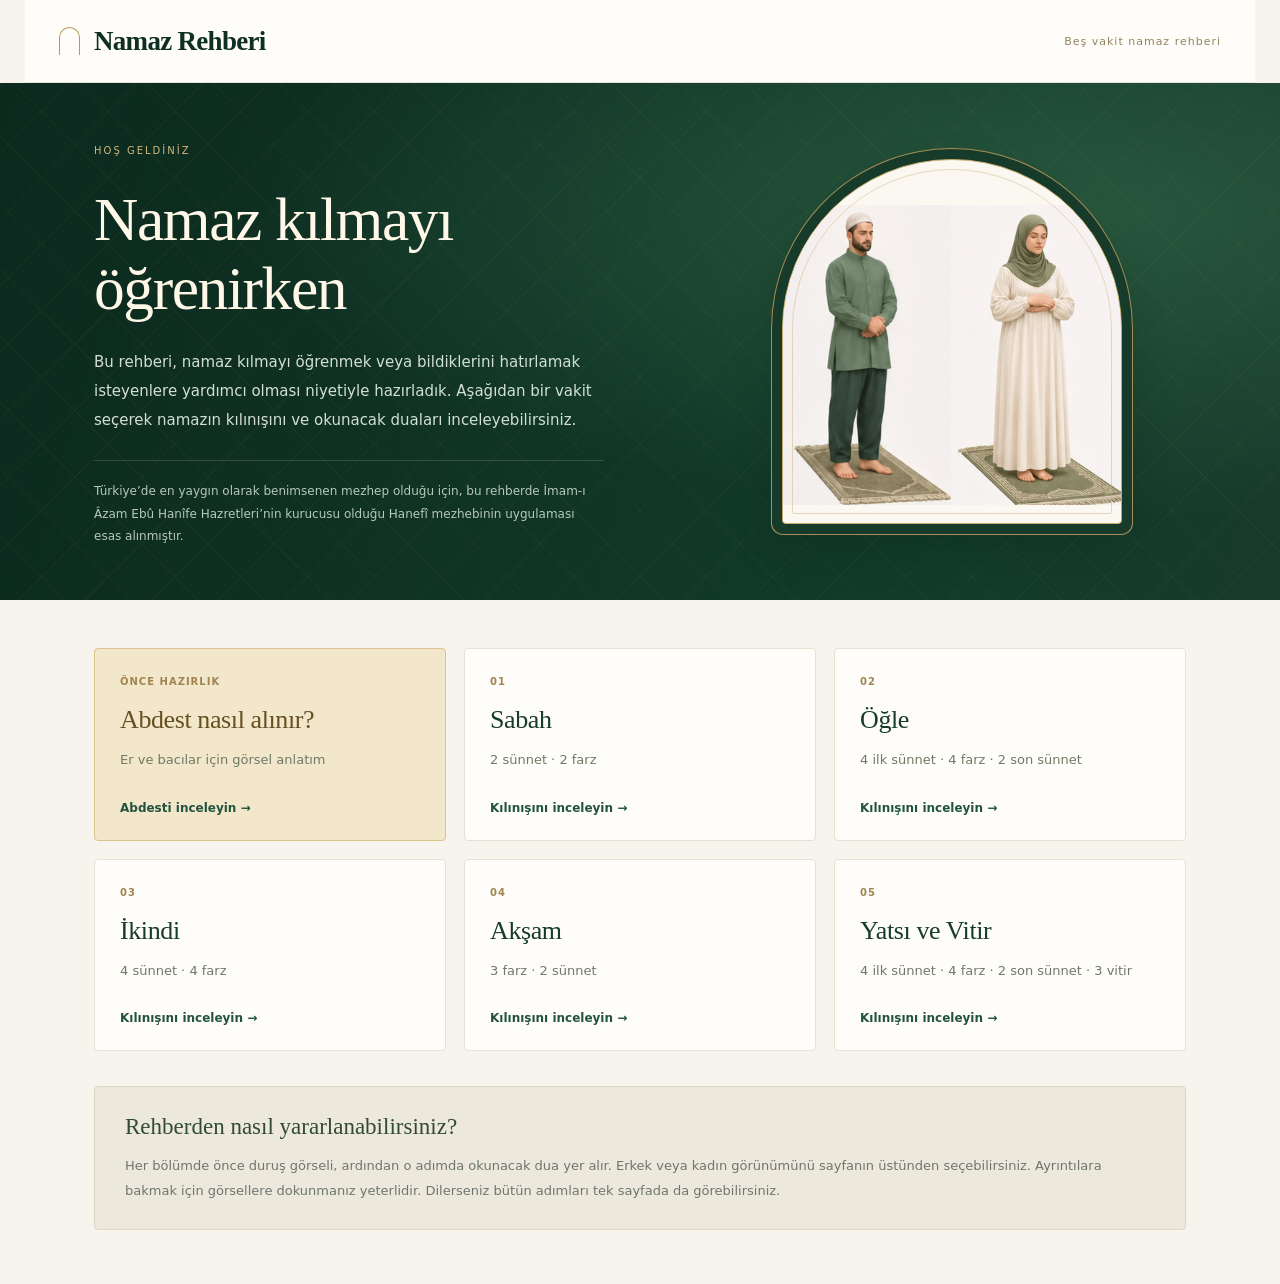
==== commit e7f89e68: "Add files via upload" ====
--- a/index.html
+++ b/index.html
@@ -1,3 +1,3 @@
 <!doctype html><html lang="tr"><meta charset="utf-8"><meta name="viewport" content="width=device-width,initial-scale=1"><title>Namaz Rehberi · Beş Vakit Namaz</title><meta name="description" content="Namaz kılmayı öğrenmek isteyenler için duruş görselleri, dualar, okunuşları ve anlamlarıyla beş vakit namaz rehberi."><style>
 *{box-sizing:border-box}body{margin:0;background:#f7f5ec;color:#243d33;font:16px/1.7 system-ui}header,main,footer{max-width:1000px;margin:auto;padding:28px}header{display:flex;justify-content:space-between;align-items:center;border-bottom:1px solid #dedfce}header b{font:600 23px Georgia}header span{font-size:12px;color:#647467}h1{font:normal clamp(40px,6vw,70px)/1.12 Georgia;letter-spacing:-2px;margin:20px 0}p{color:#667466;max-width:600px}.intro{padding:28px 0 36px}.eyebrow{letter-spacing:3px;color:#9b7b42;font-size:12px;font-weight:700}.cards{display:grid;grid-template-columns:repeat(3,1fr);gap:16px}.card{display:flex;flex-direction:column;min-height:190px;padding:24px;background:#fffdf6;border:1px solid #dce0d0;border-radius:16px;text-decoration:none;color:inherit;transition:transform .2s,box-shadow .2s}.card:hover{transform:translateY(-4px);box-shadow:0 10px 30px #284b3710}.card:first-child{background:#245b48;color:#fff9e8}.card small{opacity:.65}.card h2{font:normal 31px Georgia;margin:12px 0 8px}.card span{font-size:14px;opacity:.8}.card strong{align-self:flex-end;margin-top:auto;padding-top:16px}.note{margin-top:32px;padding:22px;border-left:3px solid #b39759;background:#ecefdf;font-size:14px}.note b{display:block;margin-bottom:6px}footer{font-size:12px;color:#70806f}@media(max-width:650px){.cards{grid-template-columns:1fr 1fr}header,main,footer{padding:20px}.card{padding:20px;min-height:170px}.card h2{font-size:27px}header span{display:none}}@media(max-width:360px){.cards{grid-template-columns:1fr}}
-</style><link rel="stylesheet" href="assets/tema.css"><body class="home"><header><b>Namaz Rehberi</b><span>Beş vakit namaz rehberi</span></header><main><section class="intro"><span class="eyebrow">HOŞ GELDİNİZ</span><h1>Namaz kılmayı öğrenirken</h1><p>Bu rehberi, namaz kılmayı öğrenmek veya bildiklerini hatırlamak isteyenlere yardımcı olması niyetiyle hazırladık. Aşağıdan bir vakit seçerek namazın kılınışını ve okunacak duaları inceleyebilirsiniz.</p><p class="method-note">Türkiye’de en yaygın olarak benimsenen mezhep olduğu için, bu rehberde İmam-ı Âzam Ebû Hanîfe Hazretleri’nin kurucusu olduğu Hanefî mezhebinin uygulaması esas alınmıştır.</p></section><section class="cards" aria-label="Namaz vakitleri"><a class="card" href="sabah-namazi.html"><small>01</small><h2>Sabah</h2><span>2 sünnet · 2 farz</span><strong>Kılınışını inceleyin →</strong></a><a class="card" href="ogle-namazi.html"><small>02</small><h2>Öğle</h2><span>4 ilk sünnet · 4 farz · 2 son sünnet</span><strong>Kılınışını inceleyin →</strong></a><a class="card" href="ikindi-namazi.html"><small>03</small><h2>İkindi</h2><span>4 sünnet · 4 farz</span><strong>Kılınışını inceleyin →</strong></a><a class="card" href="aksam-namazi.html"><small>04</small><h2>Akşam</h2><span>3 farz · 2 sünnet</span><strong>Kılınışını inceleyin →</strong></a><a class="card" href="yatsi-namazi.html"><small>05</small><h2>Yatsı ve Vitir</h2><span>4 ilk sünnet · 4 farz · 2 son sünnet · 3 vitir</span><strong>Kılınışını inceleyin →</strong></a></section><aside class="note"><b>Rehberden nasıl yararlanabilirsiniz?</b>Her bölümde önce duruş görseli, ardından o adımda okunacak dua yer alır. Erkek veya kadın görünümünü sayfanın üstünden seçebilirsiniz. Ayrıntılara bakmak için görsellere dokunmanız yeterlidir. Dilerseniz bütün adımları tek sayfada da görebilirsiniz.</aside></main></body></html>
+</style><link rel="stylesheet" href="assets/tema.css"><body class="home"><header><b>Namaz Rehberi</b><span>Beş vakit namaz rehberi</span></header><main><section class="intro"><div class="hero-copy"><span class="eyebrow">HOŞ GELDİNİZ</span><h1>Namaz kılmayı öğrenirken</h1><p>Bu rehberi, namaz kılmayı öğrenmek veya bildiklerini hatırlamak isteyenlere yardımcı olması niyetiyle hazırladık. Aşağıdan bir vakit seçerek namazın kılınışını ve okunacak duaları inceleyebilirsiniz.</p><p class="method-note">Türkiye’de en yaygın olarak benimsenen mezhep olduğu için, bu rehberde İmam-ı Âzam Ebû Hanîfe Hazretleri’nin kurucusu olduğu Hanefî mezhebinin uygulaması esas alınmıştır.</p></div><div class="home-hero-art" aria-hidden="true"><div class="home-arch"><div class="hero-person hero-er"></div><div class="hero-person hero-baci"></div></div></div></section><section class="cards" aria-label="Abdest ve namaz vakitleri"><a class="card abdest-home-card" href="abdest.html"><small>ÖNCE HAZIRLIK</small><h2>Abdest nasıl alınır?</h2><span>Er ve bacılar için görsel anlatım</span><strong>Abdesti inceleyin →</strong></a><a class="card" href="sabah-namazi.html"><small>01</small><h2>Sabah</h2><span>2 sünnet · 2 farz</span><strong>Kılınışını inceleyin →</strong></a><a class="card" href="ogle-namazi.html"><small>02</small><h2>Öğle</h2><span>4 ilk sünnet · 4 farz · 2 son sünnet</span><strong>Kılınışını inceleyin →</strong></a><a class="card" href="ikindi-namazi.html"><small>03</small><h2>İkindi</h2><span>4 sünnet · 4 farz</span><strong>Kılınışını inceleyin →</strong></a><a class="card" href="aksam-namazi.html"><small>04</small><h2>Akşam</h2><span>3 farz · 2 sünnet</span><strong>Kılınışını inceleyin →</strong></a><a class="card" href="yatsi-namazi.html"><small>05</small><h2>Yatsı ve Vitir</h2><span>4 ilk sünnet · 4 farz · 2 son sünnet · 3 vitir</span><strong>Kılınışını inceleyin →</strong></a></section><aside class="note"><b>Rehberden nasıl yararlanabilirsiniz?</b>Her bölümde önce duruş görseli, ardından o adımda okunacak dua yer alır. Erkek veya kadın görünümünü sayfanın üstünden seçebilirsiniz. Ayrıntılara bakmak için görsellere dokunmanız yeterlidir. Dilerseniz bütün adımları tek sayfada da görebilirsiniz.</aside></main></body></html>
--- a/assets/tema.css
+++ b/assets/tema.css
@@ -1,27 +1,21 @@
-/* Okuma öncelikli, sade açık tema */
+/* V8 — sade, yayın odaklı görünüm */
 :root,:root[data-theme="light"],:root[data-theme="dark"]{
- --ink:#263d36;--page:#f5f7f3;--panel:#eaf0e8;--panel-line:#d8e2d8;
- --emerald:#35654f;--emerald-deep:#284e3d;--gold:#536b5a;--muted:#596c62;
- --recite-bg:#ffffff;--recite-line:#d7e3d9;--focus:#35654f;
- color-scheme:light;
+ --ink:#292e2a;--page:#f8f7f3;--panel:#f0f0e9;--panel-line:#dedfd7;
+ --emerald:#394f40;--emerald-deep:#2c4032;--gold:#8b7650;--muted:#747a70;
+ --recite-bg:#fffefa;--recite-line:#e1e2da;--focus:#5a6c54;color-scheme:light;
 }
-html{background:var(--page);scroll-padding-top:85px}body{background:var(--page);color:var(--ink);font:16px/1.7 system-ui,-apple-system,'Segoe UI',sans-serif;-webkit-font-smoothing:antialiased}.topbar{background:#ffffffed;border-bottom:1px solid var(--panel-line);backdrop-filter:blur(12px)}.topbar-title{font-size:16px}.gender-toggle{background:#edf2eb;border-color:var(--panel-line)}.gender-toggle button{min-height:40px;padding:7px 18px;font-size:14px}.gender-toggle button[aria-pressed=true]{background:var(--emerald);color:white}.vakit-nav{gap:8px;padding-top:22px}.vakit-nav a{background:#fff;border-color:var(--panel-line);font-size:14px;min-height:42px;display:flex;align-items:center;padding:8px 18px}.vakit-nav a.active{background:var(--emerald);color:white}.hero .eyebrow{color:var(--muted);font-size:11px;letter-spacing:1px}.hero h1{font:650 clamp(28px,4vw,38px)/1.25 system-ui;margin:12px 0}.hero .lede{color:var(--muted);font-size:16px!important;line-height:1.8}.source-details{margin:12px 0;font-size:13px}.source-details summary{padding:7px 0}.source-note{background:#edf2eb;border-color:var(--panel-line);line-height:1.75}.guide-tools{background:#fff;border-color:var(--panel-line);border-radius:14px;padding:16px;box-shadow:0 3px 14px #244c3504}.guide-tools label{color:var(--muted);font-size:14px;flex:1}.guide-tools select{background:#f4f7f2;border-color:var(--panel-line);font-size:14px;padding:12px;max-width:690px;min-width:0;flex:1}.guide-toggle{background:#edf3eb;color:var(--emerald-deep);border-color:#d5e1d5;padding:12px 16px}.guide-context{border-left:3px solid #75957c;background:#eaf1e8;border-radius:0 12px 12px 0;line-height:1.8}.guide-context strong{font-size:17px;color:var(--emerald-deep)}.guide-context .niyet-box{background:transparent;border:0;padding:0;font-size:15px}.guide-context .rekat-caption{color:var(--emerald-deep);font-size:13px;margin-top:10px}.step .step-body h3{font:650 clamp(22px,3vw,28px)/1.4 system-ui;margin:24px 0 16px;color:var(--ink)}.pose-block{border-color:var(--panel-line);background:white;border-radius:18px;box-shadow:0 4px 20px #294b3804}.pose-label,.read-label{font-size:12px;letter-spacing:.6px;font-weight:700;color:var(--emerald-deep)}.pose-label{padding-top:18px}.pose-tabs button{font-size:13px;min-height:42px;background:#f5f7f2;color:var(--muted);border-color:var(--panel-line)}.pose-tabs button[aria-pressed=true]{color:white;background:var(--emerald)}.pose-main figcaption{font-size:16px;color:var(--ink);padding-top:12px}.art-button{border-color:#e3e7de!important}.detail-card{background:#f7f9f5;border-color:#e0e8dd;border-radius:12px;gap:16px}.detail-card h4{font-size:16px;color:var(--emerald-deep);margin-bottom:7px}.detail-card p{font-size:15px;line-height:1.8;color:var(--ink)}.pose-tip{background:#edf3e9;border-color:#94ab84;color:#455e4a;font-size:13px;line-height:1.8}.step-body p.posture{font-size:17px;line-height:1.9;margin:18px 0;color:#40574b}.step-body p.posture.note{color:var(--muted)}.read-label{margin-top:30px;margin-bottom:14px}.recite{display:flex;flex-direction:column;gap:0;padding:24px 28px;border:1px solid var(--recite-line);border-radius:16px;background:#fff;box-shadow:0 3px 16px #254c3404;margin:0 0 20px}.recite .recite-title{order:0;letter-spacing:.5px;font-size:13px;color:var(--emerald-deep);margin:0 0 16px}.recite .okunus{order:1;font:600 23px/1.85 system-ui!important;color:#244c3a;margin:0 0 22px;overflow-wrap:anywhere}.recite .okunus::before{content:'Okunuşu';display:block;color:#617467;font:600 12px/1.5 system-ui;margin-bottom:8px;letter-spacing:.5px}.recite .meal{order:2;font:400 20px/1.85 system-ui!important;color:#41584c;padding:18px 20px;background:#f0f5ed;border-radius:10px;margin:0 0 18px}.recite .meal .meal-label{font-size:12px;font-weight:650;color:#52694f;display:block;margin-bottom:7px;line-height:1.7}.recite .arabic{order:3;font-family:'Amiri','Traditional Arabic',serif;font-size:14px!important;line-height:1.9!important;font-weight:400;color:#667369;margin:0;padding:12px 0 0;border-top:1px solid #e8ece5;text-align:right;overflow-wrap:anywhere}.tesbih-count{background:#dcead7;color:#315438;font-size:13px;font-style:normal;padding:4px 10px;vertical-align:middle;border-radius:6px}.guide-nav{padding:16px 0;background:var(--page);border-top:1px solid var(--panel-line);margin-top:28px}.guide-nav button{background:var(--emerald);color:white;border-color:var(--emerald);min-height:46px}.guide-nav button:disabled{opacity:.42}.guide-counter{color:var(--muted);font-size:13px}.art-dialog{background:#fff;border-color:var(--panel-line);color:var(--ink)}.art-dialog-head button{color:var(--emerald-deep);background:#f0f5ed;border-color:var(--panel-line)}footer{border-color:var(--panel-line);color:var(--muted);font-size:12px;line-height:1.8}.g-erkek,.g-kadin{background:transparent!important;padding:0}.niyet-label{letter-spacing:.5px;color:var(--emerald-deep)}a{color:var(--emerald-deep)}button:focus-visible,select:focus-visible,a:focus-visible{outline:3px solid #739c72;outline-offset:3px}
-/* Aynı sakin görünüm ana sayfada da kullanılır. */
-body.home header{border-color:var(--panel-line);padding-top:24px;padding-bottom:24px}body.home header b{font:650 23px system-ui;color:var(--emerald-deep)}body.home header span{letter-spacing:1px;font-size:11px;color:var(--muted)}body.home .intro{padding:28px 0}body.home .eyebrow{color:var(--emerald);letter-spacing:1px}body.home h1{font:650 clamp(32px,5vw,48px)/1.2 system-ui;letter-spacing:-1px;color:var(--ink);margin:18px 0}body.home p{font-size:17px;line-height:1.8;color:var(--muted)}body.home .cards{gap:14px}body.home .card{background:#fff;color:var(--ink);border-color:var(--panel-line);box-shadow:0 3px 16px #294d3504;border-radius:14px}body.home .card:first-child{background:#35654f;color:white}body.home .card h2{font:650 27px system-ui;margin:12px 0}body.home .card small{font-size:10px;letter-spacing:.5px}body.home .card span{font-size:15px;line-height:1.65}body.home .card strong{font-size:13px}body.home .note{background:#eaf1e8;border-color:#7f9a78;border-radius:0 12px 12px 0;line-height:1.8;color:#405c48}body.home .note b{font-size:16px}
-@media(max-width:720px){.recite{padding:20px 18px;border-radius:13px}.recite .okunus{font-size:21px!important;line-height:1.85!important;margin-bottom:18px}.recite .meal{font-size:18px!important;line-height:1.85!important;padding:15px}.recite .arabic{font-size:13px!important;line-height:1.9!important}.detail-card{grid-template-columns:102px minmax(0,1fr);gap:12px}.detail-card h4{font-size:15px}.detail-card p{font-size:14px}.guide-tools{gap:10px;padding:12px}.guide-tools label{flex-wrap:wrap;width:100%}.guide-tools select{flex-basis:100%;max-width:100%}.guide-toggle{width:100%;font-size:13px}.step .step-body h3{font-size:22px}.guide-nav button{padding:11px 13px;font-size:13px}.guide-counter{font-size:11px}.gender-toggle button{padding:6px 14px}.vakit-nav a{font-size:13px;padding:7px 15px}.step-body p.posture{font-size:16px}body.home .card{padding:20px}body.home .card h2{font-size:25px}}
-/* V5: görünüm geçişi ve sıcak, sade renk dengesi */
-[hidden]{display:none!important}
-body:not(.guide-mode):not(.home) .guide-nav{display:none}
-:root,:root[data-theme="light"],:root[data-theme="dark"]{
- --ink:#293d34;--page:#f7f5ef;--panel:#edf0e7;--panel-line:#dde2d6;
- --emerald:#315b4d;--emerald-deep:#234437;--gold:#80673c;--muted:#5e6d62;
- --recite-bg:#fffefa;--recite-line:#dce3d6;--focus:#315b4d;
-}
-.topbar{background:#fffefaed}.gender-toggle{background:#edf0e7}.vakit-nav a{background:#fffefa}.vakit-nav a.active{box-shadow:0 3px 9px #315b4d12}.hero .eyebrow{color:#80673c}.source-note{background:#eff1e9}.guide-tools{background:#fffefa;box-shadow:0 3px 16px #304a3404}.guide-tools select{background:#f6f7f1}.guide-toggle{background:#f1f3eb;border-color:#d9e1d2;color:var(--emerald-deep)}.guide-toggle:hover{background:#e7ecdf}.guide-toggle[aria-pressed=true]{background:#e4ecdf;border-color:#b5c6ab}.guide-context{background:#edf1e7;border-left-color:#9a8354}.pose-block{background:#fffefa;border-color:#dde2d6;box-shadow:0 5px 22px #3d4b3305}.pose-label,.read-label{color:#80673c}.pose-tabs button{background:#f4f5ee}.pose-tabs button[aria-pressed=true]{background:var(--emerald);color:white}.detail-card{background:#f5f6ee;border-color:#e0e5d7}.pose-tip{background:#edf1e5;border-left-color:#a79365;color:#465c48}.recite{background:#fffefa;box-shadow:0 4px 20px #3d4b3304}.recite .okunus{color:#294e3d}.recite .meal{background:#edf2e7;color:#415643}.recite .meal .meal-label{color:#526748}.recite .arabic{border-top-color:#e6e9df;color:#687267}.tesbih-count{background:#e1ead6;color:#355134}.guide-nav{background:#f7f5eff5;backdrop-filter:blur(10px)}.guide-nav [data-nav=prev]{background:#fffefa;border-color:#cedac8;color:var(--emerald-deep)}.guide-nav [data-nav=next]{background:var(--emerald);color:#fff}.guide-nav button:hover:not(:disabled){filter:brightness(.96)}.art-dialog{background:#fffefa}.art-dialog-head button{background:#f0f3e8}body.home header{border-bottom-color:#e0e4d8}body.home .eyebrow{color:#80673c}body.home .card{background:#fffefa;border-color:#dde3d5;box-shadow:0 4px 18px #344b3505}body.home .card:first-child{background:#315b4d;color:#fffefa}body.home .card:hover{box-shadow:0 10px 28px #294b3710;border-color:#aabb9e}body.home .note{background:#edf1e5;border-left-color:#9a8354;color:#425b46}.art-frame{background:#faf8f1}
-/* V7: açık altın ve şampanya zeminler; yeşil yalnızca işlev vurgularında. */
-:root,:root[data-theme="light"],:root[data-theme="dark"]{
- --ink:#40382c;--page:#f7f0df;--panel:#f3e7c9;--panel-line:#e6d8b6;
- --emerald:#3f5d49;--emerald-deep:#304a39;--gold:#866730;--muted:#726653;
- --recite-bg:#fffdf7;--recite-line:#e8ddc3;
-}
-html,body{background:#f7f0df}.topbar{background:#fffaf0f2;border-color:#e6dbbf}.gender-toggle{background:#f1e8d3;border-color:#e0d1ae}.gender-toggle button{color:#74664f}.gender-toggle button[aria-pressed=true]{color:#fff}.vakit-nav a{background:#fffaf0;border-color:#e4d6b7;color:#716144}.vakit-nav a.active{background:var(--emerald);color:white}.hero .lede{color:#726653}.hero .eyebrow{color:#866730}.source-note{background:#f6edda;border-color:#e5d6b5}.guide-tools{background:#fffaf0;border-color:#e5d5b3}.guide-tools label{color:#726653}.guide-tools select{background:#faf2e1;border-color:#e3d2ad;color:#4c402d}.guide-toggle{background:#f4e6c3;border-color:#d9c28e;color:#705321}.guide-toggle:hover,.guide-toggle[aria-pressed=true]{background:#eddbad;border-color:#c8ac6c;color:#62491e}.guide-context{background:#f3e5c2;border-left-color:#b4944d}.guide-context strong{color:#654c24}.guide-context .rekat-caption,.niyet-label{color:#85662e}.pose-block{background:#fffdf7;border-color:#e6dac0}.pose-tabs button{background:#f7efd9;border-color:#e0d0aa;color:#756244}.pose-tabs button[aria-pressed=true]{background:var(--emerald);border-color:var(--emerald);color:#fff}.detail-card{background:#fbf3e1;border-color:#e6d9b9}.detail-card h4{color:#70572d}.detail-card p{color:#514936}.pose-tip{background:#f5e8c7;border-left-color:#ba9b53;color:#6b5834}.pose-main figcaption{color:#54452f}.step .step-body h3{color:#453a28}.step-body p.posture{color:#5b503d}.step-body p.posture.note{color:#7a684b}.recite{background:#fffdf7;border-color:#e8dcc2}.recite .okunus{color:#3a4f3e}.recite .okunus::before{color:#7c6a4d}.recite .meal{background:#f7edda;color:#574b37}.recite .meal .meal-label{color:#806639}.recite .arabic{border-color:#ede3ce;color:#81755e}.tesbih-count{background:#eee0b8;color:#765b28}.guide-nav{background:#f7f0dff5;border-color:#e0d0a8}.guide-nav [data-nav=prev]{background:#fffaf0;border-color:#ddc99b;color:#775a26}.guide-nav [data-nav=next]{background:var(--emerald);border-color:var(--emerald);color:white}.guide-counter{color:#7c6c50}.art-dialog{background:#fffdf7;border-color:#e6d7b6}.art-dialog-head button{background:#f5eacb;border-color:#dcc595;color:#705526}.art-help{color:#786a53}.scope-note,.method-note{font:400 14px/1.85 system-ui;color:#786749;background:#f4e8c9;border-radius:10px;padding:14px 18px;margin:16px 0}.hero .scope-note{max-width:850px}.audit-note{padding:12px 16px;border-left:3px solid #b39756;background:#faf0d8;border-radius:0 8px 8px 0}body.home .intro p{color:#73654f}body.home .intro p.method-note{font-size:14px;max-width:850px}body.home header{border-color:#e4d6b7}body.home header span{color:#827255}body.home .card{background:#fffaf0;border-color:#e3d3af;box-shadow:0 4px 18px #876f3806}body.home .card:first-child{background:#f0dfb1;color:#5d481f;border-color:#d8bd7d}body.home .card:hover{border-color:#c1a15c;box-shadow:0 8px 22px #866b3610}body.home .card h2{color:inherit}body.home .card small{color:#90733e;opacity:1}body.home .note{background:#f1e3bd;border-color:#b3944d;color:#695632}body.home h1{color:#514128}body.home header b{color:#5f4a26}button:focus-visible,select:focus-visible,a:focus-visible{outline-color:#b3944d}
+[hidden]{display:none!important}body:not(.guide-mode):not(.home) .guide-nav{display:none}
+html{background:var(--page);scroll-padding-top:90px}body{margin:0;background:var(--page);color:var(--ink);font:16px/1.75 system-ui,-apple-system,'Segoe UI',sans-serif;-webkit-font-smoothing:antialiased}a{color:var(--emerald-deep)}button,select{-webkit-tap-highlight-color:transparent}button:focus-visible,select:focus-visible,a:focus-visible{outline:2px solid #8b957b;outline-offset:5px}.wrap,.topbar-inner{max-width:1100px}.wrap{padding-bottom:70px}.topbar{background:#f8f7f3f5;border-bottom:1px solid #dedfd7;backdrop-filter:blur(12px);padding:15px 24px}.topbar-inner{gap:20px}.topbar-title{font:500 22px Georgia,'Times New Roman',serif;color:#303d32;letter-spacing:0}.gender-toggle{background:transparent;border:1px solid #d9ddd3;border-radius:5px;padding:3px;gap:2px}.gender-toggle button{border-radius:3px;min-height:35px;padding:6px 15px;font-size:13px;font-weight:500;color:#6d7469}.gender-toggle button[aria-pressed=true]{background:#394f40;color:#fff}.vakit-nav{gap:24px;padding:22px 0 0;border-bottom:1px solid #dedfd7}.vakit-nav a{border:0;border-radius:0;padding:9px 0 13px;background:transparent;color:#7b8075;font-size:14px;font-weight:500;min-height:44px}.vakit-nav a.active{background:transparent;color:#304835;border-bottom:2px solid #435f46}.hero{padding:32px 0 22px!important}.hero .eyebrow{font-size:10px;letter-spacing:1.5px;color:#806e49}.hero h1{font:400 clamp(32px,4vw,45px)/1.16 Georgia,'Times New Roman',serif;letter-spacing:-1px;margin:14px 0 16px;color:#2d352d}.hero .lede{font-size:15px!important;line-height:1.9;color:#6a7368;max-width:830px}.source-details{font-size:12px;color:#70796a;margin-top:16px}.source-details summary{cursor:pointer;display:list-item}.source-note{background:#f1f1e9;border-color:#dedfd7;font-size:12px!important;line-height:1.8}.scope-note{max-width:830px;padding:0;font:400 13px/1.8 system-ui;color:#6d7665;background:transparent;margin:12px 0 0}.guide-tools{display:flex;align-items:center;justify-content:space-between;gap:20px;padding:18px 0;background:transparent;border:0;border-radius:0;border-top:1px solid #dddfd4;border-bottom:1px solid #dddfd4;margin:0 0 22px;box-shadow:none}.guide-tools label{display:flex;align-items:center;gap:15px;min-width:0;flex:1;color:#898e81;font-size:12px}.guide-tools select{min-width:0;max-width:740px;flex:1;padding:11px 30px 11px 12px;background:#fffefa;color:#4b5648;border:1px solid #dde0d5;border-radius:4px;font:400 13px system-ui}.guide-toggle{background:transparent;color:#435740;border:0;border-bottom:1px solid #b1bca5;border-radius:0;font:500 12px system-ui;padding:8px 0;cursor:pointer;white-space:nowrap}.guide-toggle:hover{color:#263e27;border-color:#435740}.guide-context{background:#eeefe7;border:0;border-left:2px solid #9b9d7e;border-radius:0;padding:16px 22px;margin:0 0 28px;scroll-margin-top:92px;color:#606c59}.guide-context strong{font:500 17px Georgia,serif;color:#40503a;margin:0 0 7px}.guide-context .niyet-box{background:transparent;border:0;padding:0;margin:0;font-size:14px;line-height:1.8}.guide-context .niyet-label{font-size:9px;letter-spacing:1px;color:#8e805e;margin-bottom:3px}.guide-context .rekat-caption{font-size:11px;color:#6b795e;margin-top:9px;letter-spacing:.3px}.step{grid-template-columns:minmax(0,1fr);gap:0}.step-num{display:none}.step .step-body h3{font:400 clamp(24px,3vw,31px)/1.3 Georgia,'Times New Roman',serif;letter-spacing:-.3px;margin:24px 0;color:#2e382c}.pose-block{background:#fffefa;border:1px solid #e1e3d8;border-radius:3px;box-shadow:none;margin:0 0 24px;padding:0}.pose-label{font:600 10px/1.5 system-ui;letter-spacing:1.4px;color:#806e49;padding:22px 24px 0}.pose-tabs{padding:16px 24px 0;gap:12px}.pose-tabs button{background:transparent;color:#7c8474;border:0;border-bottom:1px solid #d3d8c9;border-radius:0;padding:7px 0;font:500 12px system-ui;min-height:36px}.pose-tabs button[aria-pressed=true]{background:transparent;border-bottom:2px solid #486146;color:#3b5639}.pose-layout{grid-template-columns:1fr 1fr;padding:20px 24px 26px;gap:40px}.pose-main figcaption{font:500 13px/1.6 system-ui;color:#606c57;padding-top:15px}.art-frame{background:#faf8f1;border-radius:2px}.art-button{border:0!important}.pose-main .art-frame{border-radius:2px}.pose-details{gap:0;justify-content:center}.detail-card{background:transparent;border:0;border-bottom:1px solid #e5e6dd;border-radius:0;grid-template-columns:125px minmax(0,1fr);gap:20px;padding:17px 0}.detail-card:first-child{padding-top:0}.detail-card .art-frame{border-radius:2px}.detail-card h4{font:600 14px/1.5 system-ui;color:#47593e;margin:0 0 7px}.detail-card p{font-size:14px;line-height:1.85;color:#747d6b}.pose-tip{background:transparent;border:0;border-radius:0;font-size:12px;line-height:1.8;color:#727861;padding:17px 0 0}.step-body p.posture{font-size:16px;line-height:1.9;color:#5e6a56;margin:16px 0}.step-body p.posture.note{color:#868b77}.audit-note{font-size:13px!important;padding:12px 16px;border-left:2px solid #c6b98c;background:#f2efe3;border-radius:0}.read-label{color:#806e49;font-size:10px;letter-spacing:1.3px;font-weight:600;margin:32px 0 15px}.recite{background:#fffefa;border:1px solid #e2e3d9;border-radius:3px;box-shadow:none;padding:28px 30px;margin:0 0 18px;display:flex;flex-direction:column}.recite .recite-title{order:0;color:#596d4d;font:600 11px system-ui;letter-spacing:.6px;margin:0 0 20px}.recite .okunus{order:1;font:500 23px/1.85 system-ui!important;color:#34492f;margin:0 0 22px;overflow-wrap:anywhere}.recite .okunus::before{content:'Okunuşu';display:block;font:500 11px/1.5 system-ui;letter-spacing:.5px;color:#727b65;margin-bottom:10px}.recite .meal{order:2;background:transparent;color:#6b755f;border:0;border-top:1px solid #e7e8dd;border-radius:0;padding:18px 0 0;font:400 20px/1.85 system-ui!important;margin:0 0 18px}.recite .meal .meal-label{display:block;color:#717b62;font:500 11px/1.7 system-ui;margin:0 0 9px}.recite .arabic{order:3;font-family:'Amiri','Traditional Arabic',serif;font-size:14px!important;line-height:1.9!important;color:#727b65;padding:12px 0 0;border-top:1px solid #eceee3;margin:0;text-align:right}.tesbih-count{font:500 11px system-ui;border:1px solid #d4ddc8;background:transparent;color:#6d805d;padding:4px 8px;border-radius:3px}.guide-nav{display:flex;justify-content:space-between;align-items:center;gap:16px;background:#f8f7f3f5;backdrop-filter:blur(10px);padding:18px 0;border-top:1px solid #daddd1;margin-top:30px}.guide-nav button{min-height:44px;padding:12px 20px;border-radius:4px;font:500 13px system-ui;cursor:pointer}.guide-nav [data-nav=prev]{background:transparent;color:#687b5a;border:1px solid #cdd6c4}.guide-nav [data-nav=next]{background:#3d5438;color:#fff;border:1px solid #3d5438}.guide-nav button:disabled{opacity:.35;cursor:default}.guide-nav button:hover:not(:disabled){filter:brightness(.95)}.guide-counter{color:#727c64;font-size:11px}.g-erkek,.g-kadin{background:transparent!important;padding:0}.art-dialog{background:#fffefa;border:1px solid #dfe3d5;border-radius:4px;color:#45573a}.art-dialog-head strong{font:400 23px Georgia,serif}.art-dialog-head button{background:transparent;color:#70845e;border:1px solid #d3ddc6;border-radius:3px;font-size:12px}.art-help{font-size:11px;color:#939f82}
+/* Ana sayfa: tek bir düzlemde beş vakit. */
+body.home header{max-width:1160px;padding:28px 36px;border-bottom:1px solid #dcded3;gap:20px}body.home header b{font:400 27px/1.2 Georgia,'Times New Roman',serif;letter-spacing:-.7px;color:#33412f;display:flex;align-items:center;gap:14px}body.home header b::before{content:'';display:inline-block;width:19px;height:27px;border:1.5px solid #a5956e;border-bottom:0;border-radius:13px 13px 0 0;box-shadow:inset 0 0 0 4px #f8f7f3;flex-shrink:0}body.home header span{font:400 11px system-ui;letter-spacing:.5px;color:#6e7861;text-transform:none}body.home main{max-width:1160px;padding:64px 36px 48px;display:grid;grid-template-columns:.93fr 1.07fr;gap:54px 70px;align-items:start}body.home .intro{padding:14px 0 0;min-width:0}body.home .eyebrow{font:500 10px system-ui;letter-spacing:1.4px;color:#806b43}body.home h1{font:400 clamp(38px,4.4vw,57px)/1.12 Georgia,'Times New Roman',serif;letter-spacing:-1.6px;color:#303d2c;margin:22px 0 25px;max-width:420px}body.home .intro p{font:400 15px/1.95 system-ui;color:#656e5d;max-width:390px;margin:0}body.home .intro p.method-note{font:400 12px/1.95 system-ui;color:#6d7563;background:transparent;border:0;border-top:1px solid #dedfd2;border-radius:0;padding:20px 0 0;margin:25px 0 0;max-width:390px}body.home .cards{display:flex;flex-direction:column;gap:0;border-top:1px solid #c5cdb9}body.home .card,body.home .card:first-child{display:grid;grid-template-columns:30px minmax(0,1fr) 25px;grid-template-rows:auto auto;column-gap:15px;row-gap:7px;align-items:center;min-height:104px;padding:21px 6px 23px;background:transparent;color:#38492f;border:0;border-bottom:1px solid #daddcd;border-radius:0;box-shadow:none;text-decoration:none;transform:none}body.home .card small{grid-row:1/3;align-self:start;margin-top:4px;font:400 10px/1.5 system-ui;font-variant-numeric:tabular-nums;color:#707c61;opacity:1}body.home .card h2{grid-column:2;grid-row:1;font:400 26px/1.15 Georgia,'Times New Roman',serif;color:#3c4d33;margin:0;letter-spacing:-.5px}body.home .card span{grid-column:2;grid-row:2;font:400 12px/1.6 system-ui;color:#6c775e;opacity:1}body.home .card strong{grid-column:3;grid-row:1/3;align-self:center;justify-self:end;font-size:0;margin:0;padding:0;font-weight:400;color:#8d9e78}body.home .card strong::after{content:'↗';font:400 22px system-ui}body.home .card:hover,body.home .card:first-child:hover{background:#eff1e8;border-color:#b7c6a5;transform:none;box-shadow:none}body.home .card:hover h2{color:#284023}body.home .card:hover strong{color:#48683b}body.home .note{grid-column:1/-1;display:grid;grid-template-columns:.93fr 1.07fr;column-gap:70px;background:transparent;border:0;border-top:1px solid #daddcd;border-radius:0;padding:25px 0 0;margin:0;font:400 12px/1.95 system-ui;color:#6b765e}body.home .note b{font:400 19px/1.4 Georgia,'Times New Roman',serif;color:#627550;padding-right:30px;margin:0}
+@media(max-width:800px){body.home main{grid-template-columns:1fr;gap:36px;padding:35px 24px}body.home header{padding:23px 24px}body.home h1{font-size:45px;max-width:470px}body.home .intro p{max-width:550px}body.home .intro p.method-note{max-width:550px;margin-top:22px}body.home .intro{padding:0}body.home .card,body.home .card:first-child{min-height:93px;padding:19px 4px}body.home .note{grid-template-columns:1fr;gap:10px;margin-top:0}body.home .note b{font-size:20px}body.home header span{display:none}.pose-layout{gap:24px}.detail-card{grid-template-columns:105px minmax(0,1fr);gap:15px}}
+@media(max-width:720px){.topbar{padding:13px 16px}.topbar-inner{gap:12px}.topbar-title{font-size:20px}.gender-toggle button{padding:5px 11px;font-size:12px}.vakit-nav{gap:22px}.vakit-nav a{font-size:13px}.hero{padding-top:26px!important}.hero h1{font-size:36px}.guide-tools{flex-wrap:wrap;gap:13px}.guide-tools label{width:100%;flex-basis:100%;flex-wrap:wrap;gap:8px}.guide-tools select{flex-basis:100%;width:100%;font-size:12px}.guide-toggle{font-size:12px}.guide-context{padding:14px 17px;margin-bottom:23px}.step .step-body h3{font-size:25px}.pose-label{padding:18px 17px 0}.pose-tabs{padding:13px 17px 0}.pose-layout{grid-template-columns:1fr;padding:16px;gap:23px}.pose-main{max-width:400px;justify-self:center;width:100%}.detail-card{grid-template-columns:100px minmax(0,1fr);gap:18px;padding:15px 0}.detail-card h4{font-size:14px}.detail-card p{font-size:14px}.pose-tip{font-size:12px;padding-top:15px}.recite{padding:23px 20px}.recite .okunus{font-size:21px!important;line-height:1.85!important}.recite .meal{font-size:18px!important;line-height:1.85!important}.recite .arabic{font-size:13px!important}.guide-nav{position:sticky;bottom:0;z-index:5;padding:13px 0}.guide-nav button{padding:11px 14px;font-size:12px}.guide-counter{font-size:10px}.read-label{font-size:10px}.scope-note{font-size:12px}body.home header b{font-size:25px}body.home h1{font-size:43px}.art-dialog-head strong{font-size:21px}}
+@media(prefers-reduced-motion:no-preference){body.home .card{transition:background .15s,border-color .15s}.vakit-nav a{transition:color .15s}}
+/* V9 — bugrakaplan.com/denemeler referansının yeşil / altın / krem paleti */
+:root,:root[data-theme="light"],:root[data-theme="dark"]{--ink:#1d3027;--page:#f7f4ed;--panel:#ede8dc;--panel-line:#e7e1d5;--emerald:#102f24;--emerald-deep:#22533e;--gold:#9e8452;--muted:#6e766f;--recite-bg:#fffdfa;--recite-line:#e7e1d5}
+body{background:#f7f4ed}.topbar{background:#fffdfaf5;border-color:#e7e1d5}.topbar-title{color:#102f24}.gender-toggle{border-color:#d8dfd2}.gender-toggle button[aria-pressed=true]{background:#102f24}.vakit-nav{border-color:#e0d9ca}.vakit-nav a{color:#6e766f}.vakit-nav a.active{color:#102f24;border-color:#c6a96b}.hero{background:#102f24;color:#fffdfa;padding:34px!important;border-radius:4px;margin-top:22px}.hero h1{color:#fff7e5}.hero .eyebrow{color:#d3bc85}.hero .lede{color:#d2ddd3}.hero .scope-note{color:#b9c9bb}.hero .source-details{color:#ccb682}.hero .source-note{color:#58614e;background:#f5f0e3;border-color:#dfd2b4}.guide-tools{border-color:#dfd6c3;padding-top:20px}.guide-tools select{background:#fffdfa;border-color:#e3dccd;color:#435344}.guide-toggle{color:#22533e;border-color:#aab99f}.guide-context{background:#eee8d9;border-color:#c6a96b;color:#5c6551}.guide-context strong{color:#324d36}.pose-block,.recite{background:#fffdfa;border-color:#e7e1d5}.detail-card{border-color:#e7e1d5}.detail-card h4{color:#22533e}.detail-card p{color:#66715e}.pose-label,.read-label{color:#94733e}.recite .okunus{color:#1d3e2b}.recite .meal{color:#5c6856;border-color:#e8e1d2}.recite .arabic{color:#7c866f}.guide-nav{background:#f7f4edf5;border-color:#ddd4c0}.guide-nav [data-nav=next]{background:#102f24;border-color:#102f24}.guide-nav [data-nav=prev]{color:#22533e;border-color:#bac8ae}.art-dialog{background:#fffdfa}.art-dialog-head button{border-color:#d9c8a2;color:#4c603f}.art-dialog .art-frame{background:#faf8f1}.source-details a{color:#22533e}.abdest-intro,.abdest-basics{background:#f0eadd}.abdest-step h2{color:#244633}
+body.home header{max-width:1230px;padding:25px 34px;border-bottom-color:#e7e1d5;background:#fffdfa}body.home header b{color:#102f24;font-weight:600}body.home header b::before{border-color:#b79758;box-shadow:inset 0 0 0 4px #fffdfa}body.home header span{color:#92835e;letter-spacing:1px}body.home main{display:block;max-width:1160px;padding:0 34px 54px}body.home .intro{position:relative;isolation:isolate;margin-left:calc(50% - 50vw);margin-right:calc(50% - 50vw);width:100vw;display:grid;grid-template-columns:1.1fr .9fr;align-items:center;gap:50px;min-height:470px;padding:52px max(calc((100vw - 1092px)/2),34px);background:radial-gradient(ellipse at 85% 25%,#28563d 0%,transparent 55%),linear-gradient(105deg,#0c291e,#123c2a 75%,#183a2b);color:#fffdfa;overflow:hidden}body.home .intro::after{content:'';position:absolute;inset:0;z-index:-1;opacity:.06;pointer-events:none;background-image:repeating-linear-gradient(45deg,transparent 0 45px,#c6a96b 46px,transparent 47px),repeating-linear-gradient(-45deg,transparent 0 45px,#c6a96b 46px,transparent 47px)}body.home .hero-copy{max-width:590px}body.home .eyebrow{color:#d0b67c;letter-spacing:2px}body.home h1{font:400 clamp(38px,4.8vw,62px)/1.12 Georgia,serif;max-width:520px;color:#fff7e7;letter-spacing:-1.4px;margin:22px 0 25px}body.home .intro p{color:#d3dfd4;font-size:15px;line-height:1.95;max-width:510px}body.home .intro p.method-note{background:transparent;color:#b7c9b8;border-top:1px solid #7e926355;font-size:12px;line-height:1.9;padding-top:19px;margin-top:24px;max-width:510px}.home-hero-art{display:flex;align-items:center;justify-content:center;min-width:0}.home-arch{position:relative;width:340px;height:365px;border:1px solid #c6a96b;border-radius:180px 180px 4px 4px;background:#faf8f1;box-shadow:0 0 0 10px #173b2a,0 0 0 11px #a78d56,0 20px 45px #051d1640;overflow:hidden;flex-shrink:0}.home-arch::after{content:'';position:absolute;inset:9px;border:1px solid #c6a96b66;border-radius:170px 170px 2px 2px;pointer-events:none}.hero-person{position:absolute;bottom:18px;width:170px;height:300px;background-size:900px 900px;background-position:-365px 0;background-repeat:no-repeat}.hero-er{left:0;background-image:url('erkek-duruslar.png')}.hero-baci{right:0;background-image:url('kadin-duruslar.png')}
+body.home .cards{display:grid;grid-template-columns:repeat(3,minmax(0,1fr));gap:18px;border:0;padding:48px 0 0;margin:0}body.home .card,body.home .card:first-child{display:flex;flex-direction:column;align-items:flex-start;justify-content:flex-start;gap:0;background:#fffdfa;color:#1d3027;border:1px solid #e7e1d5;border-radius:4px;padding:27px 25px 23px;min-height:190px;box-shadow:none;transform:none}body.home .card small{font:600 10px system-ui;letter-spacing:1px;color:#a08551;margin:0 0 17px;align-self:auto}body.home .card h2{font:400 26px/1.2 Georgia,serif;color:#173c29;margin:0 0 13px;letter-spacing:-.4px}body.home .card span{font:400 13px/1.8 system-ui;color:#707965}body.home .card strong{font:600 12px system-ui;color:#22533e;margin-top:auto;padding-top:20px;align-self:flex-start;letter-spacing:0}body.home .card strong::after{content:''}body.home .card.abdest-home-card{background:#f2e7cb;border-color:#dbc28c}body.home .card.abdest-home-card h2{color:#655022}body.home .card:hover,body.home .card:first-child:hover{background:#f4f3e9;border-color:#c2b48e;box-shadow:0 7px 20px #142b1d07;transform:translateY(-2px)}body.home .note{display:block;background:#ede8dc;border:1px solid #ded6c5;border-radius:4px;padding:25px 30px;margin:35px 0 0;font-size:13px;line-height:1.9;color:#6e766f}body.home .note b{font:400 23px/1.3 Georgia,serif;margin-bottom:12px;display:block;color:#324b34}
+@media(max-width:900px){body.home .intro{gap:32px;padding:45px 34px;grid-template-columns:1.1fr .9fr}.home-arch{width:290px;height:330px}.hero-person{width:145px;height:270px;background-size:810px 810px;background-position:-333px 0}.home-arch::after{border-radius:160px 160px 2px 2px}body.home h1{font-size:47px}}
+@media(max-width:720px){.hero{padding:26px 23px!important;margin-top:18px}.hero h1{font-size:34px}.hero .lede{font-size:14px!important}.hero .scope-note{font-size:12px}body.home header{padding:23px 24px}body.home main{padding:0 20px 35px}body.home .intro{display:block;padding:34px 26px 38px;min-height:0;margin-bottom:0}body.home h1{font-size:43px;max-width:440px}.home-hero-art{display:none}body.home .intro p{font-size:14px}body.home .intro p.method-note{font-size:11px}body.home .cards{grid-template-columns:repeat(2,minmax(0,1fr));padding-top:25px;gap:12px}body.home .card,body.home .card:first-child{padding:20px 18px;min-height:185px}body.home .card h2{font-size:24px}body.home .card span{font-size:12px}body.home .card strong{font-size:11px}body.home .note{padding:20px;font-size:12px}body.home .note b{font-size:21px}}
+@media(max-width:360px){body.home .cards{grid-template-columns:1fr}}
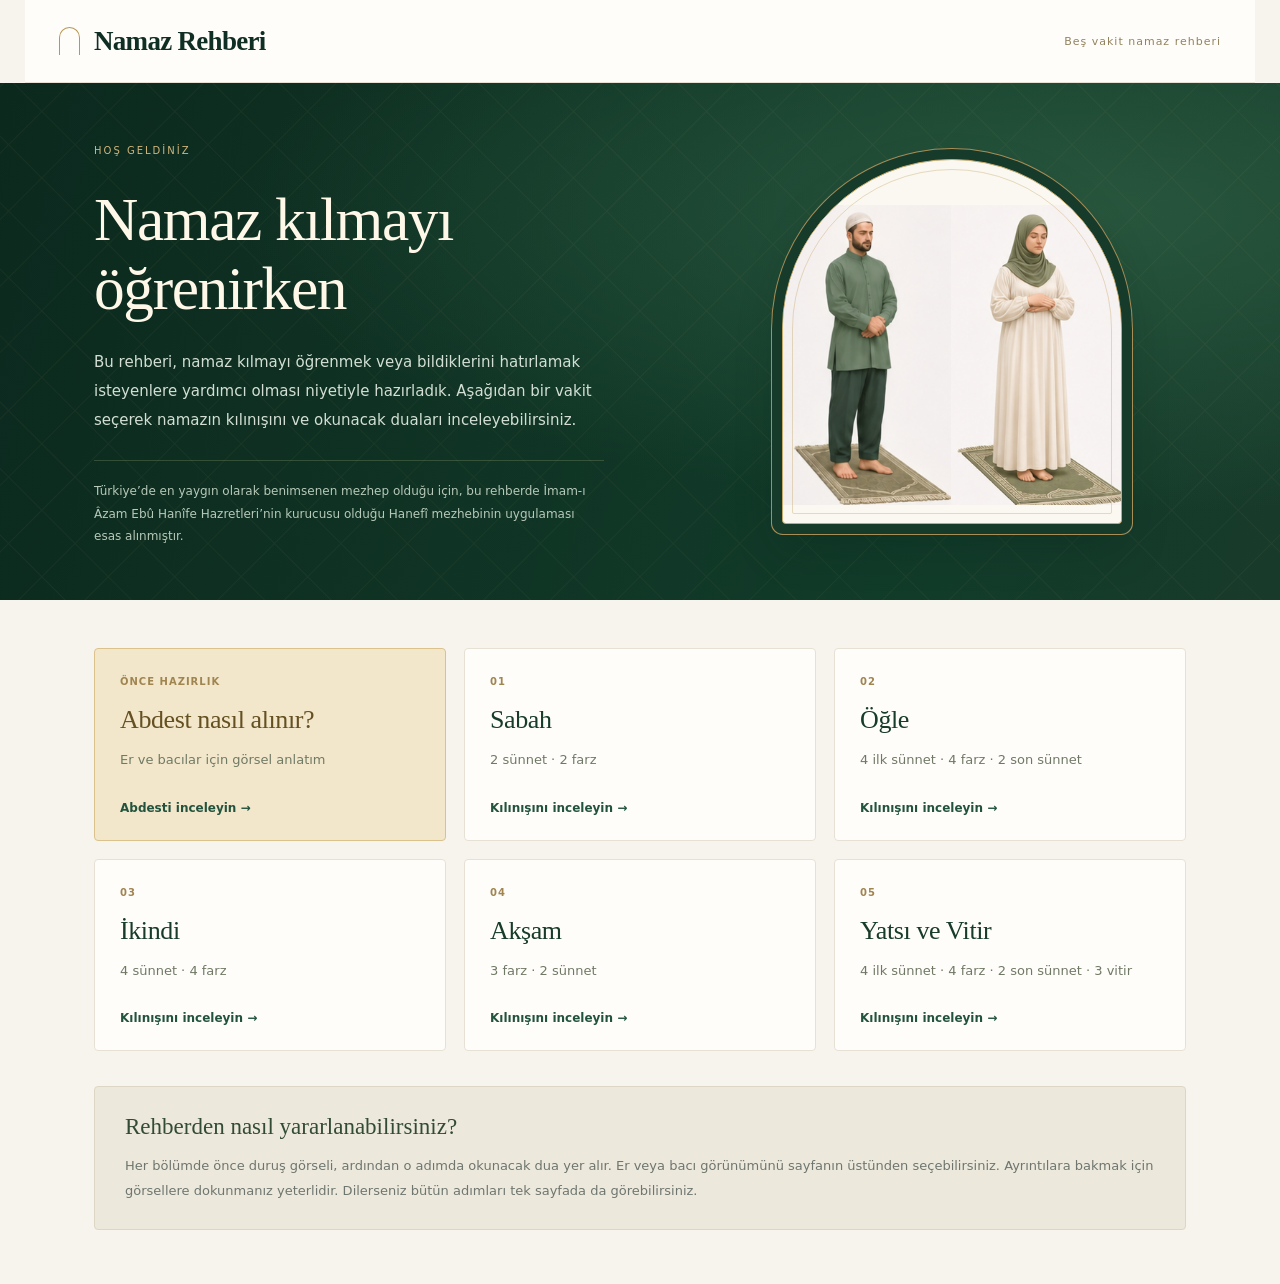
==== commit ac1dd20c: "Add files via upload" ====
--- a/index.html
+++ b/index.html
@@ -1,3 +1,3 @@
 <!doctype html><html lang="tr"><meta charset="utf-8"><meta name="viewport" content="width=device-width,initial-scale=1"><title>Namaz Rehberi · Beş Vakit Namaz</title><meta name="description" content="Namaz kılmayı öğrenmek isteyenler için duruş görselleri, dualar, okunuşları ve anlamlarıyla beş vakit namaz rehberi."><style>
 *{box-sizing:border-box}body{margin:0;background:#f7f5ec;color:#243d33;font:16px/1.7 system-ui}header,main,footer{max-width:1000px;margin:auto;padding:28px}header{display:flex;justify-content:space-between;align-items:center;border-bottom:1px solid #dedfce}header b{font:600 23px Georgia}header span{font-size:12px;color:#647467}h1{font:normal clamp(40px,6vw,70px)/1.12 Georgia;letter-spacing:-2px;margin:20px 0}p{color:#667466;max-width:600px}.intro{padding:28px 0 36px}.eyebrow{letter-spacing:3px;color:#9b7b42;font-size:12px;font-weight:700}.cards{display:grid;grid-template-columns:repeat(3,1fr);gap:16px}.card{display:flex;flex-direction:column;min-height:190px;padding:24px;background:#fffdf6;border:1px solid #dce0d0;border-radius:16px;text-decoration:none;color:inherit;transition:transform .2s,box-shadow .2s}.card:hover{transform:translateY(-4px);box-shadow:0 10px 30px #284b3710}.card:first-child{background:#245b48;color:#fff9e8}.card small{opacity:.65}.card h2{font:normal 31px Georgia;margin:12px 0 8px}.card span{font-size:14px;opacity:.8}.card strong{align-self:flex-end;margin-top:auto;padding-top:16px}.note{margin-top:32px;padding:22px;border-left:3px solid #b39759;background:#ecefdf;font-size:14px}.note b{display:block;margin-bottom:6px}footer{font-size:12px;color:#70806f}@media(max-width:650px){.cards{grid-template-columns:1fr 1fr}header,main,footer{padding:20px}.card{padding:20px;min-height:170px}.card h2{font-size:27px}header span{display:none}}@media(max-width:360px){.cards{grid-template-columns:1fr}}
-</style><link rel="stylesheet" href="assets/tema.css"><body class="home"><header><b>Namaz Rehberi</b><span>Beş vakit namaz rehberi</span></header><main><section class="intro"><div class="hero-copy"><span class="eyebrow">HOŞ GELDİNİZ</span><h1>Namaz kılmayı öğrenirken</h1><p>Bu rehberi, namaz kılmayı öğrenmek veya bildiklerini hatırlamak isteyenlere yardımcı olması niyetiyle hazırladık. Aşağıdan bir vakit seçerek namazın kılınışını ve okunacak duaları inceleyebilirsiniz.</p><p class="method-note">Türkiye’de en yaygın olarak benimsenen mezhep olduğu için, bu rehberde İmam-ı Âzam Ebû Hanîfe Hazretleri’nin kurucusu olduğu Hanefî mezhebinin uygulaması esas alınmıştır.</p></div><div class="home-hero-art" aria-hidden="true"><div class="home-arch"><div class="hero-person hero-er"></div><div class="hero-person hero-baci"></div></div></div></section><section class="cards" aria-label="Abdest ve namaz vakitleri"><a class="card abdest-home-card" href="abdest.html"><small>ÖNCE HAZIRLIK</small><h2>Abdest nasıl alınır?</h2><span>Er ve bacılar için görsel anlatım</span><strong>Abdesti inceleyin →</strong></a><a class="card" href="sabah-namazi.html"><small>01</small><h2>Sabah</h2><span>2 sünnet · 2 farz</span><strong>Kılınışını inceleyin →</strong></a><a class="card" href="ogle-namazi.html"><small>02</small><h2>Öğle</h2><span>4 ilk sünnet · 4 farz · 2 son sünnet</span><strong>Kılınışını inceleyin →</strong></a><a class="card" href="ikindi-namazi.html"><small>03</small><h2>İkindi</h2><span>4 sünnet · 4 farz</span><strong>Kılınışını inceleyin →</strong></a><a class="card" href="aksam-namazi.html"><small>04</small><h2>Akşam</h2><span>3 farz · 2 sünnet</span><strong>Kılınışını inceleyin →</strong></a><a class="card" href="yatsi-namazi.html"><small>05</small><h2>Yatsı ve Vitir</h2><span>4 ilk sünnet · 4 farz · 2 son sünnet · 3 vitir</span><strong>Kılınışını inceleyin →</strong></a></section><aside class="note"><b>Rehberden nasıl yararlanabilirsiniz?</b>Her bölümde önce duruş görseli, ardından o adımda okunacak dua yer alır. Erkek veya kadın görünümünü sayfanın üstünden seçebilirsiniz. Ayrıntılara bakmak için görsellere dokunmanız yeterlidir. Dilerseniz bütün adımları tek sayfada da görebilirsiniz.</aside></main></body></html>
+</style><link rel="stylesheet" href="assets/tema.css"><body class="home"><header><b>Namaz Rehberi</b><span>Beş vakit namaz rehberi</span></header><main><section class="intro"><div class="hero-copy"><span class="eyebrow">HOŞ GELDİNİZ</span><h1>Namaz kılmayı öğrenirken</h1><p>Bu rehberi, namaz kılmayı öğrenmek veya bildiklerini hatırlamak isteyenlere yardımcı olması niyetiyle hazırladık. Aşağıdan bir vakit seçerek namazın kılınışını ve okunacak duaları inceleyebilirsiniz.</p><p class="method-note">Türkiye’de en yaygın olarak benimsenen mezhep olduğu için, bu rehberde İmam-ı Âzam Ebû Hanîfe Hazretleri’nin kurucusu olduğu Hanefî mezhebinin uygulaması esas alınmıştır.</p></div><div class="home-hero-art" aria-hidden="true"><div class="home-arch"><div class="hero-person hero-er"></div><div class="hero-person hero-baci"></div></div></div></section><section class="cards" aria-label="Abdest ve namaz vakitleri"><a class="card abdest-home-card" href="abdest.html"><small>ÖNCE HAZIRLIK</small><h2>Abdest nasıl alınır?</h2><span>Er ve bacılar için görsel anlatım</span><strong>Abdesti inceleyin →</strong></a><a class="card" href="sabah-namazi.html"><small>01</small><h2>Sabah</h2><span>2 sünnet · 2 farz</span><strong>Kılınışını inceleyin →</strong></a><a class="card" href="ogle-namazi.html"><small>02</small><h2>Öğle</h2><span>4 ilk sünnet · 4 farz · 2 son sünnet</span><strong>Kılınışını inceleyin →</strong></a><a class="card" href="ikindi-namazi.html"><small>03</small><h2>İkindi</h2><span>4 sünnet · 4 farz</span><strong>Kılınışını inceleyin →</strong></a><a class="card" href="aksam-namazi.html"><small>04</small><h2>Akşam</h2><span>3 farz · 2 sünnet</span><strong>Kılınışını inceleyin →</strong></a><a class="card" href="yatsi-namazi.html"><small>05</small><h2>Yatsı ve Vitir</h2><span>4 ilk sünnet · 4 farz · 2 son sünnet · 3 vitir</span><strong>Kılınışını inceleyin →</strong></a></section><aside class="note"><b>Rehberden nasıl yararlanabilirsiniz?</b>Her bölümde önce duruş görseli, ardından o adımda okunacak dua yer alır. Er veya bacı görünümünü sayfanın üstünden seçebilirsiniz. Ayrıntılara bakmak için görsellere dokunmanız yeterlidir. Dilerseniz bütün adımları tek sayfada da görebilirsiniz.</aside></main></body></html>
--- a/assets/tema.css
+++ b/assets/tema.css
@@ -19,3 +19,6 @@
 @media(max-width:900px){body.home .intro{gap:32px;padding:45px 34px;grid-template-columns:1.1fr .9fr}.home-arch{width:290px;height:330px}.hero-person{width:145px;height:270px;background-size:810px 810px;background-position:-333px 0}.home-arch::after{border-radius:160px 160px 2px 2px}body.home h1{font-size:47px}}
 @media(max-width:720px){.hero{padding:26px 23px!important;margin-top:18px}.hero h1{font-size:34px}.hero .lede{font-size:14px!important}.hero .scope-note{font-size:12px}body.home header{padding:23px 24px}body.home main{padding:0 20px 35px}body.home .intro{display:block;padding:34px 26px 38px;min-height:0;margin-bottom:0}body.home h1{font-size:43px;max-width:440px}.home-hero-art{display:none}body.home .intro p{font-size:14px}body.home .intro p.method-note{font-size:11px}body.home .cards{grid-template-columns:repeat(2,minmax(0,1fr));padding-top:25px;gap:12px}body.home .card,body.home .card:first-child{padding:20px 18px;min-height:185px}body.home .card h2{font-size:24px}body.home .card span{font-size:12px}body.home .card strong{font-size:11px}body.home .note{padding:20px;font-size:12px}body.home .note b{font-size:21px}}
 @media(max-width:360px){body.home .cards{grid-template-columns:1fr}}
+
+/* V10: clearer introductory text on dark backgrounds. */
+.hero p.lede,.hero .scope-note{color:#f4f1e7!important}.hero .source-note{color:#354539}.source-links{padding-left:20px}.source-links a{color:#254f3d;text-decoration:underline;text-underline-offset:3px}
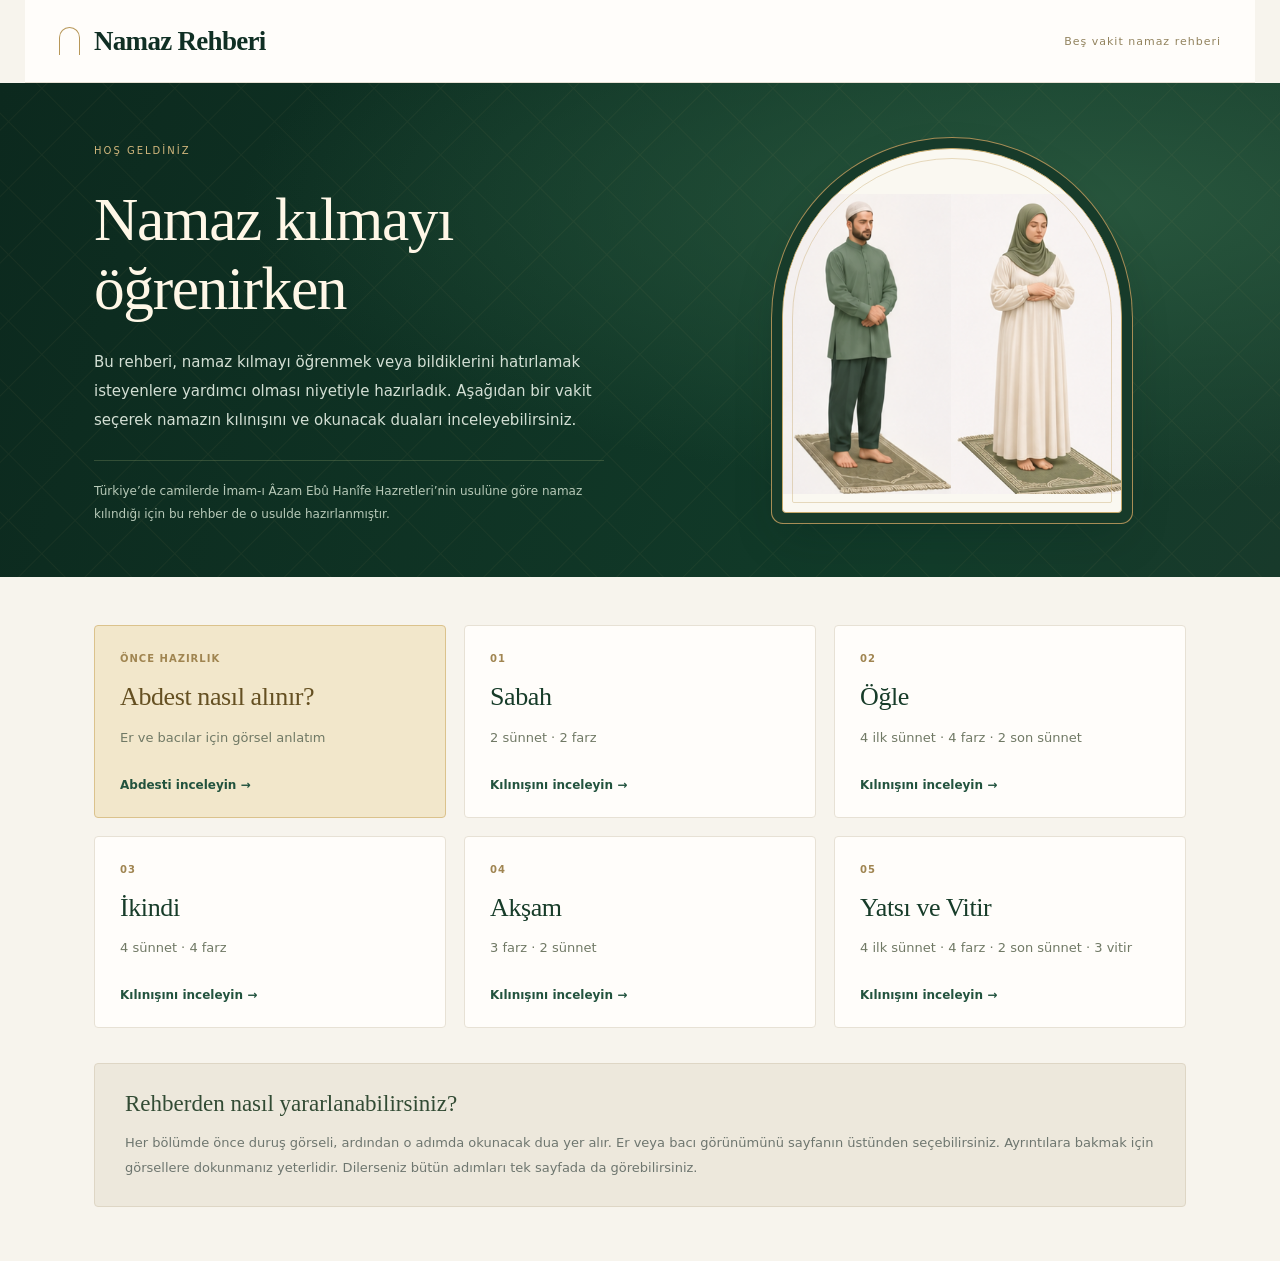
==== commit 11e8432e: "Add files via upload" ====
--- a/index.html
+++ b/index.html
@@ -1,3 +1,3 @@
 <!doctype html><html lang="tr"><meta charset="utf-8"><meta name="viewport" content="width=device-width,initial-scale=1"><title>Namaz Rehberi · Beş Vakit Namaz</title><meta name="description" content="Namaz kılmayı öğrenmek isteyenler için duruş görselleri, dualar, okunuşları ve anlamlarıyla beş vakit namaz rehberi."><style>
 *{box-sizing:border-box}body{margin:0;background:#f7f5ec;color:#243d33;font:16px/1.7 system-ui}header,main,footer{max-width:1000px;margin:auto;padding:28px}header{display:flex;justify-content:space-between;align-items:center;border-bottom:1px solid #dedfce}header b{font:600 23px Georgia}header span{font-size:12px;color:#647467}h1{font:normal clamp(40px,6vw,70px)/1.12 Georgia;letter-spacing:-2px;margin:20px 0}p{color:#667466;max-width:600px}.intro{padding:28px 0 36px}.eyebrow{letter-spacing:3px;color:#9b7b42;font-size:12px;font-weight:700}.cards{display:grid;grid-template-columns:repeat(3,1fr);gap:16px}.card{display:flex;flex-direction:column;min-height:190px;padding:24px;background:#fffdf6;border:1px solid #dce0d0;border-radius:16px;text-decoration:none;color:inherit;transition:transform .2s,box-shadow .2s}.card:hover{transform:translateY(-4px);box-shadow:0 10px 30px #284b3710}.card:first-child{background:#245b48;color:#fff9e8}.card small{opacity:.65}.card h2{font:normal 31px Georgia;margin:12px 0 8px}.card span{font-size:14px;opacity:.8}.card strong{align-self:flex-end;margin-top:auto;padding-top:16px}.note{margin-top:32px;padding:22px;border-left:3px solid #b39759;background:#ecefdf;font-size:14px}.note b{display:block;margin-bottom:6px}footer{font-size:12px;color:#70806f}@media(max-width:650px){.cards{grid-template-columns:1fr 1fr}header,main,footer{padding:20px}.card{padding:20px;min-height:170px}.card h2{font-size:27px}header span{display:none}}@media(max-width:360px){.cards{grid-template-columns:1fr}}
-</style><link rel="stylesheet" href="assets/tema.css"><body class="home"><header><b>Namaz Rehberi</b><span>Beş vakit namaz rehberi</span></header><main><section class="intro"><div class="hero-copy"><span class="eyebrow">HOŞ GELDİNİZ</span><h1>Namaz kılmayı öğrenirken</h1><p>Bu rehberi, namaz kılmayı öğrenmek veya bildiklerini hatırlamak isteyenlere yardımcı olması niyetiyle hazırladık. Aşağıdan bir vakit seçerek namazın kılınışını ve okunacak duaları inceleyebilirsiniz.</p><p class="method-note">Türkiye’de en yaygın olarak benimsenen mezhep olduğu için, bu rehberde İmam-ı Âzam Ebû Hanîfe Hazretleri’nin kurucusu olduğu Hanefî mezhebinin uygulaması esas alınmıştır.</p></div><div class="home-hero-art" aria-hidden="true"><div class="home-arch"><div class="hero-person hero-er"></div><div class="hero-person hero-baci"></div></div></div></section><section class="cards" aria-label="Abdest ve namaz vakitleri"><a class="card abdest-home-card" href="abdest.html"><small>ÖNCE HAZIRLIK</small><h2>Abdest nasıl alınır?</h2><span>Er ve bacılar için görsel anlatım</span><strong>Abdesti inceleyin →</strong></a><a class="card" href="sabah-namazi.html"><small>01</small><h2>Sabah</h2><span>2 sünnet · 2 farz</span><strong>Kılınışını inceleyin →</strong></a><a class="card" href="ogle-namazi.html"><small>02</small><h2>Öğle</h2><span>4 ilk sünnet · 4 farz · 2 son sünnet</span><strong>Kılınışını inceleyin →</strong></a><a class="card" href="ikindi-namazi.html"><small>03</small><h2>İkindi</h2><span>4 sünnet · 4 farz</span><strong>Kılınışını inceleyin →</strong></a><a class="card" href="aksam-namazi.html"><small>04</small><h2>Akşam</h2><span>3 farz · 2 sünnet</span><strong>Kılınışını inceleyin →</strong></a><a class="card" href="yatsi-namazi.html"><small>05</small><h2>Yatsı ve Vitir</h2><span>4 ilk sünnet · 4 farz · 2 son sünnet · 3 vitir</span><strong>Kılınışını inceleyin →</strong></a></section><aside class="note"><b>Rehberden nasıl yararlanabilirsiniz?</b>Her bölümde önce duruş görseli, ardından o adımda okunacak dua yer alır. Er veya bacı görünümünü sayfanın üstünden seçebilirsiniz. Ayrıntılara bakmak için görsellere dokunmanız yeterlidir. Dilerseniz bütün adımları tek sayfada da görebilirsiniz.</aside></main></body></html>
+</style><link rel="stylesheet" href="assets/tema.css"><body class="home"><header><b>Namaz Rehberi</b><span>Beş vakit namaz rehberi</span></header><main><section class="intro"><div class="hero-copy"><span class="eyebrow">HOŞ GELDİNİZ</span><h1>Namaz kılmayı öğrenirken</h1><p>Bu rehberi, namaz kılmayı öğrenmek veya bildiklerini hatırlamak isteyenlere yardımcı olması niyetiyle hazırladık. Aşağıdan bir vakit seçerek namazın kılınışını ve okunacak duaları inceleyebilirsiniz.</p><p class="method-note">Türkiye’de camilerde İmam-ı Âzam Ebû Hanîfe Hazretleri’nin usulüne göre namaz kılındığı için bu rehber de o usulde hazırlanmıştır.</p></div><div class="home-hero-art" aria-hidden="true"><div class="home-arch"><div class="hero-person hero-er"></div><div class="hero-person hero-baci"></div></div></div></section><section class="cards" aria-label="Abdest ve namaz vakitleri"><a class="card abdest-home-card" href="abdest.html"><small>ÖNCE HAZIRLIK</small><h2>Abdest nasıl alınır?</h2><span>Er ve bacılar için görsel anlatım</span><strong>Abdesti inceleyin →</strong></a><a class="card" href="sabah-namazi.html"><small>01</small><h2>Sabah</h2><span>2 sünnet · 2 farz</span><strong>Kılınışını inceleyin →</strong></a><a class="card" href="ogle-namazi.html"><small>02</small><h2>Öğle</h2><span>4 ilk sünnet · 4 farz · 2 son sünnet</span><strong>Kılınışını inceleyin →</strong></a><a class="card" href="ikindi-namazi.html"><small>03</small><h2>İkindi</h2><span>4 sünnet · 4 farz</span><strong>Kılınışını inceleyin →</strong></a><a class="card" href="aksam-namazi.html"><small>04</small><h2>Akşam</h2><span>3 farz · 2 sünnet</span><strong>Kılınışını inceleyin →</strong></a><a class="card" href="yatsi-namazi.html"><small>05</small><h2>Yatsı ve Vitir</h2><span>4 ilk sünnet · 4 farz · 2 son sünnet · 3 vitir</span><strong>Kılınışını inceleyin →</strong></a></section><aside class="note"><b>Rehberden nasıl yararlanabilirsiniz?</b>Her bölümde önce duruş görseli, ardından o adımda okunacak dua yer alır. Er veya bacı görünümünü sayfanın üstünden seçebilirsiniz. Ayrıntılara bakmak için görsellere dokunmanız yeterlidir. Dilerseniz bütün adımları tek sayfada da görebilirsiniz.</aside></main></body></html>
